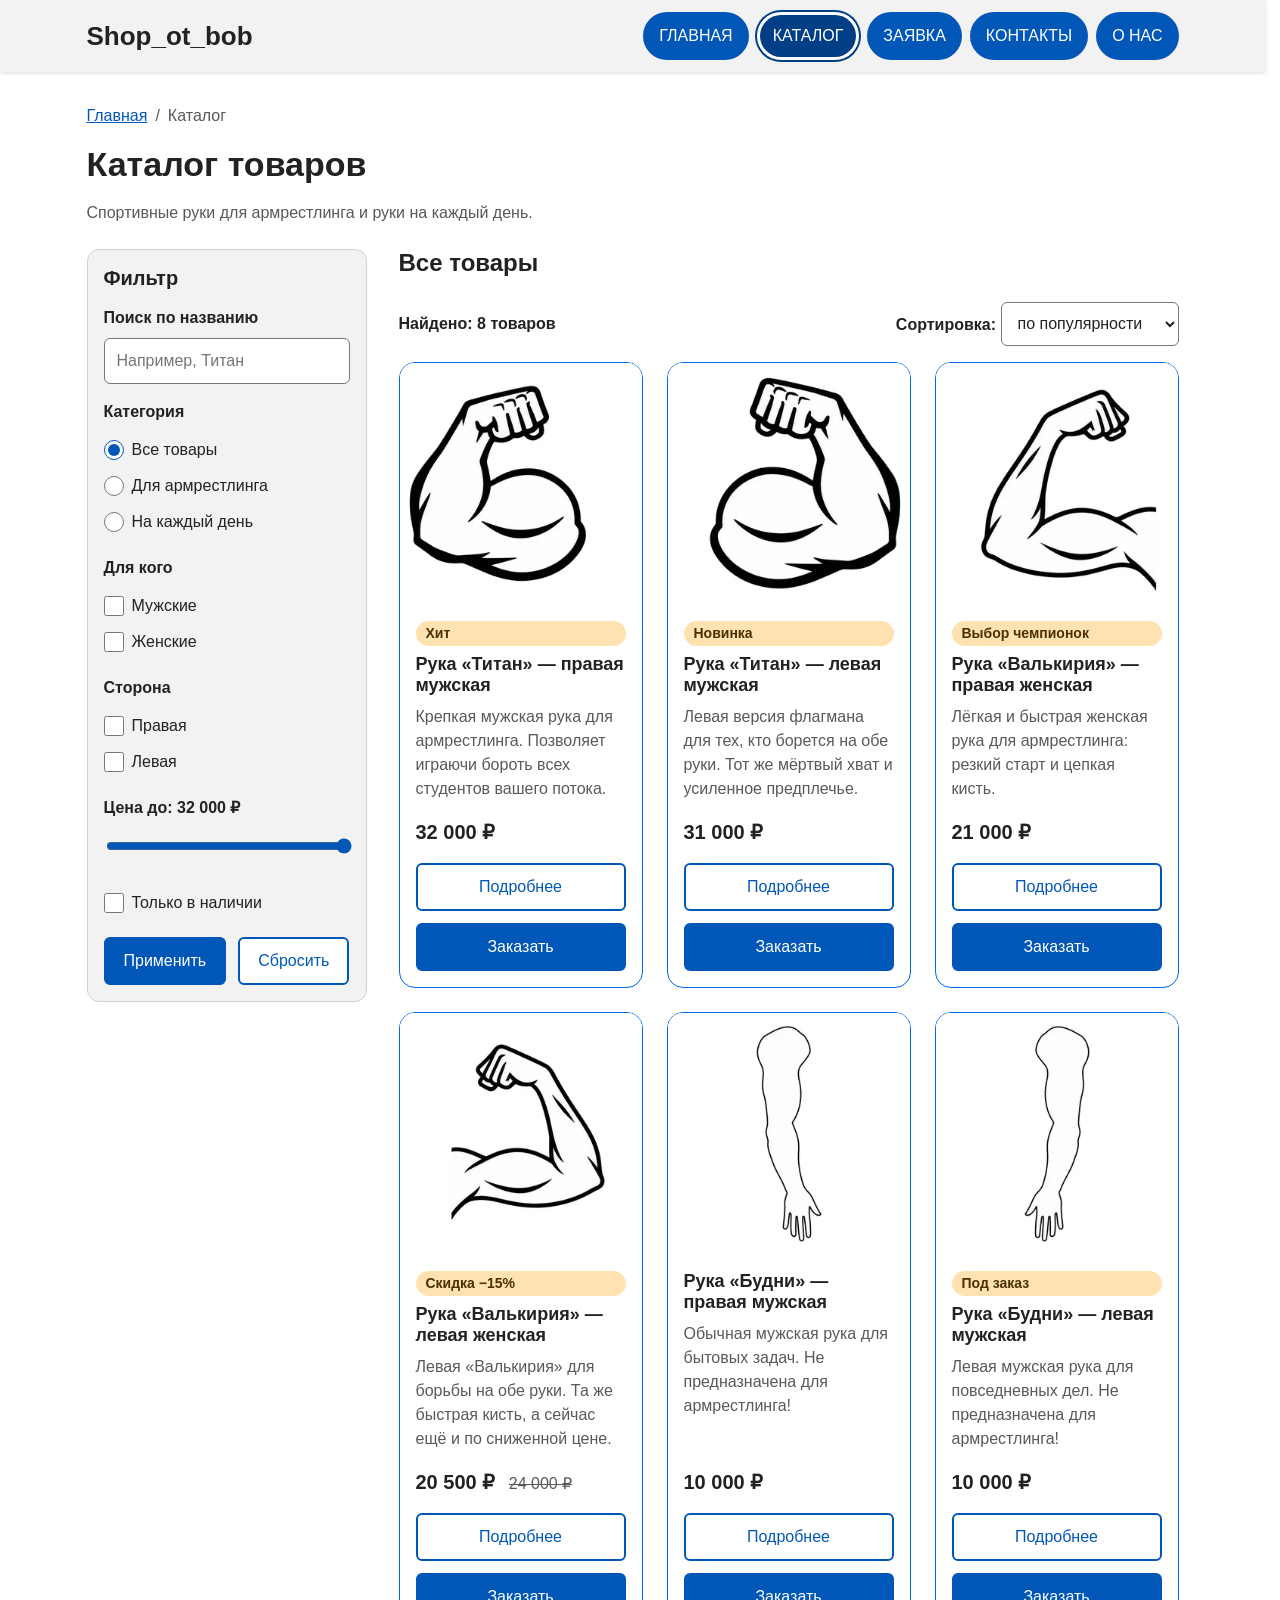
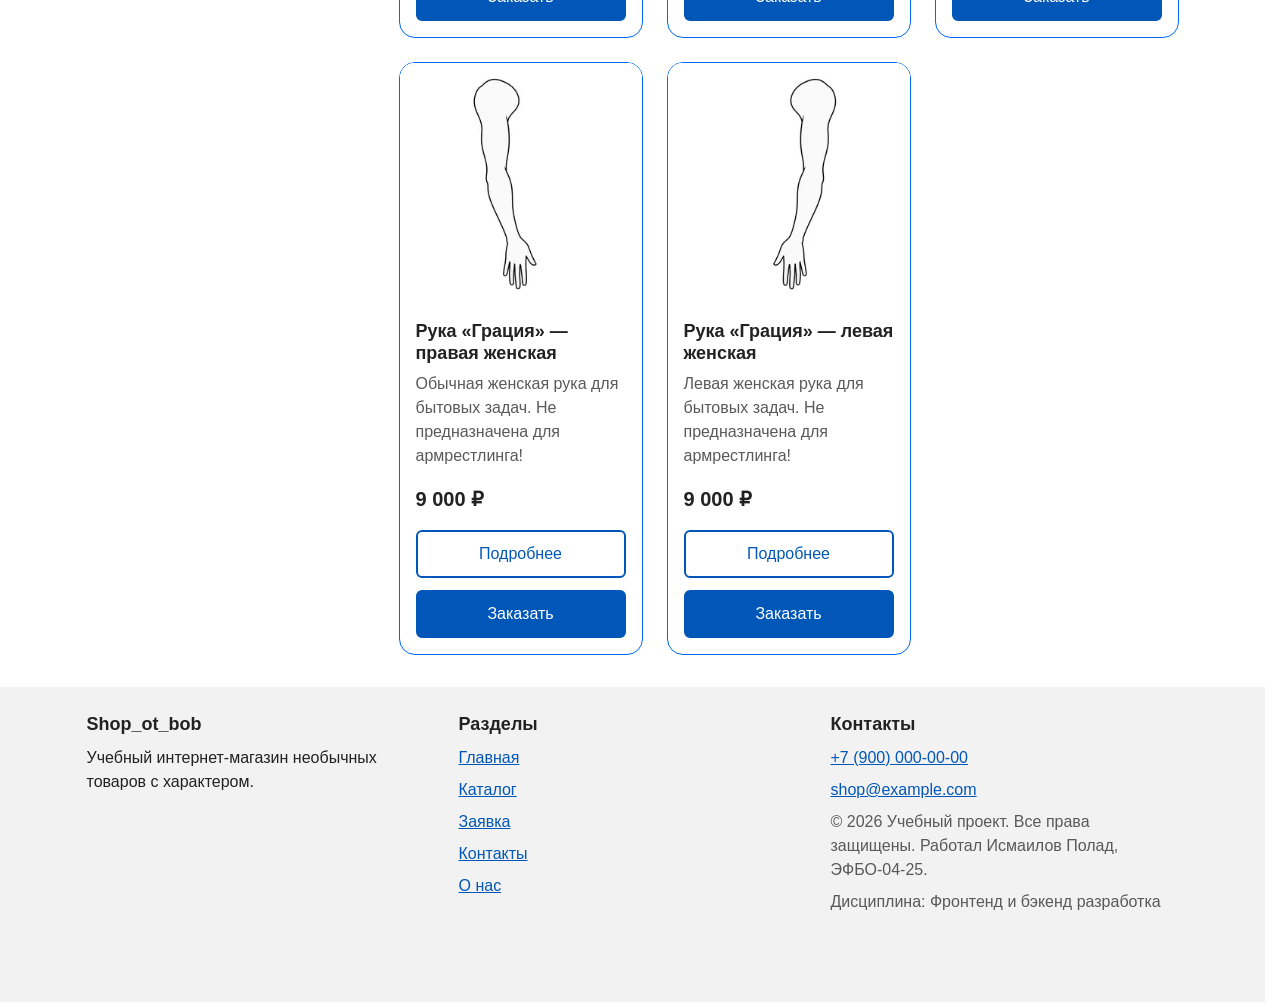
==== catalog.html @ 4ce11636 "chore: initialize kr4-js-shop from KR3 project" ====
<!DOCTYPE html>
<html lang="ru">
<head>
  <meta charset="UTF-8">
  <meta name="viewport" content="width=device-width, initial-scale=1.0">
  <title>Каталог товаров — Shop_ot_bob</title>
  <meta name="description" content="Каталог Shop_ot_bob: спортивные и бытовые руки, фильтр по категории, цене и наличию.">
  <link rel="icon" type="image/png" href="images/favicon.png">
  <link rel="stylesheet" href="css/style.css">
  <link rel="stylesheet" href="css/responsive.css">
  <script src="js/main.js" defer></script>
</head>
<body>
<a class="skip-link" href="#main">Перейти к основному содержимому</a>

<header class="page-header">
  <div class="site-header">
    <a class="site-logo" href="index.html">Shop_ot_bob</a>

    <button class="nav-toggle" type="button" aria-expanded="false" aria-controls="site-nav" hidden>
      <span class="nav-toggle__icon" aria-hidden="true"></span>
      Меню
    </button>

    <nav class="site-nav" id="site-nav" aria-label="Основная навигация">
      <ul class="site-nav__list">
        <li class="site-nav__item"><a class="site-nav__link" href="index.html">Главная</a></li>
        <li class="site-nav__item"><a class="site-nav__link site-nav__link--active" href="catalog.html" aria-current="page">Каталог</a></li>
        <li class="site-nav__item"><a class="site-nav__link" href="order.html">Заявка</a></li>
        <li class="site-nav__item"><a class="site-nav__link" href="contacts.html">Контакты</a></li>
        <li class="site-nav__item"><a class="site-nav__link" href="onas.html">О нас</a></li>
      </ul>
    </nav>
  </div>
</header>

<main class="main" id="main" tabindex="-1">
  <nav class="breadcrumbs" aria-label="Хлебные крошки">
    <ol class="breadcrumbs__list">
      <li><a href="index.html">Главная</a></li>
      <li aria-current="page">Каталог</li>
    </ol>
  </nav>

  <h1 class="page-title">Каталог товаров</h1>
  <p class="page-lead">Спортивные руки для армрестлинга и руки на каждый день.</p>

  <div class="catalog-layout">
    <div>
    <button class="button button--ghost filters-toggle" type="button" aria-expanded="false" aria-controls="catalog-filters" hidden>
      Фильтр и поиск
    </button>

    <form class="catalog-filters" id="catalog-filters" action="catalog.html" method="get" aria-labelledby="filters-title">
      <h2 class="catalog-filters__title" id="filters-title">Фильтр</h2>

      <div class="catalog-filters__groups">
        <div class="filter-group">
          <label class="filter-group__label" for="filter-search">Поиск по названию</label>
          <input class="order-form__input" id="filter-search" name="search" type="search" placeholder="Например, Титан">
        </div>

        <fieldset class="filter-group">
          <legend>Категория</legend>
          <label class="filter-option"><input type="radio" name="category" value="all" checked> Все товары</label>
          <label class="filter-option"><input type="radio" name="category" value="sport"> Для армрестлинга</label>
          <label class="filter-option"><input type="radio" name="category" value="daily"> На каждый день</label>
        </fieldset>

        <fieldset class="filter-group">
          <legend>Для кого</legend>
          <label class="filter-option"><input type="checkbox" name="gender" value="m"> Мужские</label>
          <label class="filter-option"><input type="checkbox" name="gender" value="f"> Женские</label>
        </fieldset>

        <fieldset class="filter-group">
          <legend>Сторона</legend>
          <label class="filter-option"><input type="checkbox" name="side" value="right"> Правая</label>
          <label class="filter-option"><input type="checkbox" name="side" value="left"> Левая</label>
        </fieldset>

        <div class="filter-group">
          <label class="filter-group__label" for="filter-price">Цена до: <output id="filter-price-output" for="filter-price">32&nbsp;000&nbsp;₽</output></label>
          <input class="filter-range" id="filter-price" name="price" type="range" min="9000" max="32000" step="500" value="32000">
        </div>

        <div class="filter-group">
          <label class="filter-option"><input type="checkbox" name="stock" value="1"> Только в наличии</label>
        </div>
      </div>

      <div class="form-actions">
        <button class="button" type="submit">Применить</button>
        <button class="button button--ghost" type="reset">Сбросить</button>
      </div>
    </form>
    </div>

    <section class="catalog-products" aria-labelledby="products-title">
      <h2 class="section__title" id="products-title">Все товары</h2>

      <div class="catalog-toolbar">
        <p class="catalog-count" id="catalog-count" role="status">Найдено: 8 товаров</p>

        <div>
          <label class="order-form__label" for="catalog-sort">Сортировка:</label>
          <select class="order-form__select" id="catalog-sort" name="sort">
            <option value="default">по популярности</option>
            <option value="price-asc">сначала дешевле</option>
            <option value="price-desc">сначала дороже</option>
            <option value="name">по названию</option>
          </select>
        </div>
      </div>

      <div class="catalog-empty" id="catalog-empty" hidden>
        <p>По выбранным условиям ничего не найдено.</p>
        <button class="button" type="button">Сбросить фильтры</button>
      </div>

      <div class="products-grid" id="catalog-grid">
        <article class="product-card" data-id="1" data-name="Рука «Титан» — правая мужская" data-category="sport" data-gender="m" data-side="right" data-price="32000" data-stock="true">
          <picture>
            <source
              type="image/webp"
              srcset="images/pravaya_ruka-320.webp 320w,
                      images/pravaya_ruka-480.webp 480w,
                      images/pravaya_ruka-640.webp 640w"
              sizes="(max-width: 639px) 100vw, (max-width: 1023px) 50vw, 280px"
            >
            <img
              class="product-card__image"
              src="images/pravaya_ruka-480.jpg"
              srcset="images/pravaya_ruka-320.jpg 320w,
                      images/pravaya_ruka-480.jpg 480w,
                      images/pravaya_ruka-640.jpg 640w"
              sizes="(max-width: 639px) 100vw, (max-width: 1023px) 50vw, 280px"
              alt="Рисунок: согнутая в локте правая мужская рука с крупным бицепсом и сжатым кулаком"
              width="640"
              height="640"
              loading="lazy"
            >
          </picture>
          <div class="product-card__body">
            <p class="product-card__badge">Хит</p>
            <h3 class="product-card__title"><a href="product.html?id=1">Рука «Титан» — правая мужская</a></h3>
            <p class="product-card__description">Крепкая мужская рука для армрестлинга. Позволяет играючи бороть всех студентов вашего потока.</p>
            <p class="product-card__price">32&nbsp;000&nbsp;₽</p>
            <div class="product-card__actions">
              <a class="button button--ghost" href="product.html?id=1" aria-label="Подробнее: Рука «Титан» — правая мужская">Подробнее</a>
              <button class="button product-card__button" type="button" data-product="Рука «Титан» — правая мужская" aria-label="Заказать: Рука «Титан» — правая мужская">Заказать</button>
            </div>
          </div>
        </article>

        <article class="product-card" data-id="2" data-name="Рука «Титан» — левая мужская" data-category="sport" data-gender="m" data-side="left" data-price="31000" data-stock="true">
          <picture>
            <source
              type="image/webp"
              srcset="images/levaya_ruka-320.webp 320w,
                      images/levaya_ruka-480.webp 480w,
                      images/levaya_ruka-640.webp 640w"
              sizes="(max-width: 639px) 100vw, (max-width: 1023px) 50vw, 280px"
            >
            <img
              class="product-card__image"
              src="images/levaya_ruka-480.jpg"
              srcset="images/levaya_ruka-320.jpg 320w,
                      images/levaya_ruka-480.jpg 480w,
                      images/levaya_ruka-640.jpg 640w"
              sizes="(max-width: 639px) 100vw, (max-width: 1023px) 50vw, 280px"
              alt="Рисунок: согнутая в локте левая мужская рука с крупным бицепсом и сжатым кулаком"
              width="640"
              height="640"
              loading="lazy"
            >
          </picture>
          <div class="product-card__body">
            <p class="product-card__badge">Новинка</p>
            <h3 class="product-card__title"><a href="product.html?id=2">Рука «Титан» — левая мужская</a></h3>
            <p class="product-card__description">Левая версия флагмана для тех, кто борется на обе руки. Тот же мёртвый хват и усиленное предплечье.</p>
            <p class="product-card__price">31&nbsp;000&nbsp;₽</p>
            <div class="product-card__actions">
              <a class="button button--ghost" href="product.html?id=2" aria-label="Подробнее: Рука «Титан» — левая мужская">Подробнее</a>
              <button class="button product-card__button" type="button" data-product="Рука «Титан» — левая мужская" aria-label="Заказать: Рука «Титан» — левая мужская">Заказать</button>
            </div>
          </div>
        </article>

        <article class="product-card" data-id="3" data-name="Рука «Валькирия» — правая женская" data-category="sport" data-gender="f" data-side="right" data-price="21000" data-stock="true">
          <picture>
            <source
              type="image/webp"
              srcset="images/prav_zhenskaya_ruka-320.webp 320w,
                      images/prav_zhenskaya_ruka-480.webp 480w,
                      images/prav_zhenskaya_ruka-640.webp 640w"
              sizes="(max-width: 639px) 100vw, (max-width: 1023px) 50vw, 280px"
            >
            <img
              class="product-card__image"
              src="images/prav_zhenskaya_ruka-480.jpg"
              srcset="images/prav_zhenskaya_ruka-320.jpg 320w,
                      images/prav_zhenskaya_ruka-480.jpg 480w,
                      images/prav_zhenskaya_ruka-640.jpg 640w"
              sizes="(max-width: 639px) 100vw, (max-width: 1023px) 50vw, 280px"
              alt="Рисунок: согнутая в локте правая женская рука с рельефным бицепсом"
              width="640"
              height="640"
              loading="lazy"
            >
          </picture>
          <div class="product-card__body">
            <p class="product-card__badge">Выбор чемпионок</p>
            <h3 class="product-card__title"><a href="product.html?id=3">Рука «Валькирия» — правая женская</a></h3>
            <p class="product-card__description">Лёгкая и быстрая женская рука для армрестлинга: резкий старт и цепкая кисть.</p>
            <p class="product-card__price">21&nbsp;000&nbsp;₽</p>
            <div class="product-card__actions">
              <a class="button button--ghost" href="product.html?id=3" aria-label="Подробнее: Рука «Валькирия» — правая женская">Подробнее</a>
              <button class="button product-card__button" type="button" data-product="Рука «Валькирия» — правая женская" aria-label="Заказать: Рука «Валькирия» — правая женская">Заказать</button>
            </div>
          </div>
        </article>

        <article class="product-card" data-id="4" data-name="Рука «Валькирия» — левая женская" data-category="sport" data-gender="f" data-side="left" data-price="20500" data-stock="true">
          <picture>
            <source
              type="image/webp"
              srcset="images/lev_zhenskaya_ruka-320.webp 320w,
                      images/lev_zhenskaya_ruka-480.webp 480w,
                      images/lev_zhenskaya_ruka-640.webp 640w"
              sizes="(max-width: 639px) 100vw, (max-width: 1023px) 50vw, 280px"
            >
            <img
              class="product-card__image"
              src="images/lev_zhenskaya_ruka-480.jpg"
              srcset="images/lev_zhenskaya_ruka-320.jpg 320w,
                      images/lev_zhenskaya_ruka-480.jpg 480w,
                      images/lev_zhenskaya_ruka-640.jpg 640w"
              sizes="(max-width: 639px) 100vw, (max-width: 1023px) 50vw, 280px"
              alt="Рисунок: согнутая в локте левая женская рука с рельефным бицепсом"
              width="640"
              height="640"
              loading="lazy"
            >
          </picture>
          <div class="product-card__body">
            <p class="product-card__badge">Скидка −15%</p>
            <h3 class="product-card__title"><a href="product.html?id=4">Рука «Валькирия» — левая женская</a></h3>
            <p class="product-card__description">Левая «Валькирия» для борьбы на обе руки. Та же быстрая кисть, а сейчас ещё и по сниженной цене.</p>
            <p class="product-card__price">20&nbsp;500&nbsp;₽ <span class="visually-hidden">Старая цена:</span> <del>24&nbsp;000&nbsp;₽</del></p>
            <div class="product-card__actions">
              <a class="button button--ghost" href="product.html?id=4" aria-label="Подробнее: Рука «Валькирия» — левая женская">Подробнее</a>
              <button class="button product-card__button" type="button" data-product="Рука «Валькирия» — левая женская" aria-label="Заказать: Рука «Валькирия» — левая женская">Заказать</button>
            </div>
          </div>
        </article>

        <article class="product-card" data-id="5" data-name="Рука «Будни» — правая мужская" data-category="daily" data-gender="m" data-side="right" data-price="10000" data-stock="true">
          <picture>
            <source
              type="image/webp"
              srcset="images/prav_ruka_kontur-320.webp 320w,
                      images/prav_ruka_kontur-480.webp 480w,
                      images/prav_ruka_kontur-640.webp 640w"
              sizes="(max-width: 639px) 100vw, (max-width: 1023px) 50vw, 280px"
            >
            <img
              class="product-card__image"
              src="images/prav_ruka_kontur-480.jpg"
              srcset="images/prav_ruka_kontur-320.jpg 320w,
                      images/prav_ruka_kontur-480.jpg 480w,
                      images/prav_ruka_kontur-640.jpg 640w"
              sizes="(max-width: 639px) 100vw, (max-width: 1023px) 50vw, 280px"
              alt="Контурный рисунок: опущенная вниз правая мужская рука обычного телосложения"
              width="640"
              height="640"
              loading="lazy"
            >
          </picture>
          <div class="product-card__body">
            <h3 class="product-card__title"><a href="product.html?id=5">Рука «Будни» — правая мужская</a></h3>
            <p class="product-card__description">Обычная мужская рука для бытовых задач. Не предназначена для армрестлинга!</p>
            <p class="product-card__price">10&nbsp;000&nbsp;₽</p>
            <div class="product-card__actions">
              <a class="button button--ghost" href="product.html?id=5" aria-label="Подробнее: Рука «Будни» — правая мужская">Подробнее</a>
              <button class="button product-card__button" type="button" data-product="Рука «Будни» — правая мужская" aria-label="Заказать: Рука «Будни» — правая мужская">Заказать</button>
            </div>
          </div>
        </article>

        <article class="product-card" data-id="6" data-name="Рука «Будни» — левая мужская" data-category="daily" data-gender="m" data-side="left" data-price="10000" data-stock="false">
          <picture>
            <source
              type="image/webp"
              srcset="images/lev_ruka_kontur-320.webp 320w,
                      images/lev_ruka_kontur-480.webp 480w,
                      images/lev_ruka_kontur-640.webp 640w"
              sizes="(max-width: 639px) 100vw, (max-width: 1023px) 50vw, 280px"
            >
            <img
              class="product-card__image"
              src="images/lev_ruka_kontur-480.jpg"
              srcset="images/lev_ruka_kontur-320.jpg 320w,
                      images/lev_ruka_kontur-480.jpg 480w,
                      images/lev_ruka_kontur-640.jpg 640w"
              sizes="(max-width: 639px) 100vw, (max-width: 1023px) 50vw, 280px"
              alt="Контурный рисунок: опущенная вниз левая мужская рука обычного телосложения"
              width="640"
              height="640"
              loading="lazy"
            >
          </picture>
          <div class="product-card__body">
            <p class="product-card__badge">Под заказ</p>
            <h3 class="product-card__title"><a href="product.html?id=6">Рука «Будни» — левая мужская</a></h3>
            <p class="product-card__description">Левая мужская рука для повседневных дел. Не предназначена для армрестлинга!</p>
            <p class="product-card__price">10&nbsp;000&nbsp;₽</p>
            <div class="product-card__actions">
              <a class="button button--ghost" href="product.html?id=6" aria-label="Подробнее: Рука «Будни» — левая мужская">Подробнее</a>
              <button class="button product-card__button" type="button" data-product="Рука «Будни» — левая мужская" aria-label="Заказать: Рука «Будни» — левая мужская">Заказать</button>
            </div>
          </div>
        </article>

        <article class="product-card" data-id="7" data-name="Рука «Грация» — правая женская" data-category="daily" data-gender="f" data-side="right" data-price="9000" data-stock="true">
          <picture>
            <source
              type="image/webp"
              srcset="images/prav_tonkaya_zhenskaya_ruka-320.webp 320w,
                      images/prav_tonkaya_zhenskaya_ruka-480.webp 480w,
                      images/prav_tonkaya_zhenskaya_ruka-640.webp 640w"
              sizes="(max-width: 639px) 100vw, (max-width: 1023px) 50vw, 280px"
            >
            <img
              class="product-card__image"
              src="images/prav_tonkaya_zhenskaya_ruka-480.jpg"
              srcset="images/prav_tonkaya_zhenskaya_ruka-320.jpg 320w,
                      images/prav_tonkaya_zhenskaya_ruka-480.jpg 480w,
                      images/prav_tonkaya_zhenskaya_ruka-640.jpg 640w"
              sizes="(max-width: 639px) 100vw, (max-width: 1023px) 50vw, 280px"
              alt="Контурный рисунок: опущенная вниз тонкая правая женская рука"
              width="640"
              height="640"
              loading="lazy"
            >
          </picture>
          <div class="product-card__body">
            <h3 class="product-card__title"><a href="product.html?id=7">Рука «Грация» — правая женская</a></h3>
            <p class="product-card__description">Обычная женская рука для бытовых задач. Не предназначена для армрестлинга!</p>
            <p class="product-card__price">9&nbsp;000&nbsp;₽</p>
            <div class="product-card__actions">
              <a class="button button--ghost" href="product.html?id=7" aria-label="Подробнее: Рука «Грация» — правая женская">Подробнее</a>
              <button class="button product-card__button" type="button" data-product="Рука «Грация» — правая женская" aria-label="Заказать: Рука «Грация» — правая женская">Заказать</button>
            </div>
          </div>
        </article>

        <article class="product-card" data-id="8" data-name="Рука «Грация» — левая женская" data-category="daily" data-gender="f" data-side="left" data-price="9000" data-stock="true">
          <picture>
            <source
              type="image/webp"
              srcset="images/lev_tonkaya_zhenskaya_ruka-320.webp 320w,
                      images/lev_tonkaya_zhenskaya_ruka-480.webp 480w,
                      images/lev_tonkaya_zhenskaya_ruka-640.webp 640w"
              sizes="(max-width: 639px) 100vw, (max-width: 1023px) 50vw, 280px"
            >
            <img
              class="product-card__image"
              src="images/lev_tonkaya_zhenskaya_ruka-480.jpg"
              srcset="images/lev_tonkaya_zhenskaya_ruka-320.jpg 320w,
                      images/lev_tonkaya_zhenskaya_ruka-480.jpg 480w,
                      images/lev_tonkaya_zhenskaya_ruka-640.jpg 640w"
              sizes="(max-width: 639px) 100vw, (max-width: 1023px) 50vw, 280px"
              alt="Контурный рисунок: опущенная вниз тонкая левая женская рука"
              width="640"
              height="640"
              loading="lazy"
            >
          </picture>
          <div class="product-card__body">
            <h3 class="product-card__title"><a href="product.html?id=8">Рука «Грация» — левая женская</a></h3>
            <p class="product-card__description">Левая женская рука для бытовых задач. Не предназначена для армрестлинга!</p>
            <p class="product-card__price">9&nbsp;000&nbsp;₽</p>
            <div class="product-card__actions">
              <a class="button button--ghost" href="product.html?id=8" aria-label="Подробнее: Рука «Грация» — левая женская">Подробнее</a>
              <button class="button product-card__button" type="button" data-product="Рука «Грация» — левая женская" aria-label="Заказать: Рука «Грация» — левая женская">Заказать</button>
            </div>
          </div>
        </article>
      </div>
    </section>
  </div>

  <p class="success-message" id="quick-success" role="status"></p>
</main>

<footer class="site-footer">
  <div class="site-footer__inner">
    <div class="site-footer__col">
      <p class="site-footer__title">Shop_ot_bob</p>
      <p>Учебный интернет-магазин необычных товаров с характером.</p>
    </div>

    <nav class="site-footer__col" aria-label="Навигация в подвале">
      <p class="site-footer__title">Разделы</p>
      <ul class="site-footer__list">
          <li><a href="index.html">Главная</a></li>
          <li><a href="catalog.html">Каталог</a></li>
          <li><a href="order.html">Заявка</a></li>
          <li><a href="contacts.html">Контакты</a></li>
          <li><a href="onas.html">О нас</a></li>
      </ul>
    </nav>

    <div class="site-footer__col">
      <p class="site-footer__title">Контакты</p>
      <ul class="site-footer__list">
        <li><a href="tel:+79000000000">+7 (900) 000-00-00</a></li>
        <li><a href="mailto:shop@example.com">shop@example.com</a></li>
      </ul>
      <p class="site-footer__copy">&copy; 2026 Учебный проект. Все права защищены. Работал Исмаилов Полад, ЭФБО-04-25.</p>
      <p class="site-footer__copy">Дисциплина: Фронтенд и бэкенд разработка</p>
    </div>
  </div>
</footer>

<a class="back-to-top" href="#top" aria-label="Наверх, к началу страницы"><span aria-hidden="true">↑</span></a>

<dialog class="order-dialog" id="order-dialog" aria-labelledby="order-dialog-title">
  <div class="order-dialog__header">
    <h2 class="order-dialog__title" id="order-dialog-title" tabindex="-1" autofocus>Быстрая заявка</h2>
    <button class="modal__close" type="button" aria-label="Закрыть окно" data-close-dialog>
      <span aria-hidden="true">×</span>
    </button>
  </div>

  <p class="order-dialog__product">Товар: <strong id="selected-product-text"></strong></p>

  <form class="order-form order-form--single js-form" id="quick-form" action="#" method="post" data-success="quick-success" novalidate>
    <input id="selected-product" name="selected-product" type="hidden">

    <div class="order-form__group">
      <label class="order-form__label" for="quick-name">Имя <span class="order-form__required" aria-hidden="true">*</span></label>
      <input class="order-form__input" id="quick-name" name="name" type="text" minlength="2" autocomplete="given-name" placeholder="Введите ваше имя" required aria-describedby="quick-name-error">
      <p class="form-error" id="quick-name-error" hidden></p>
    </div>

    <div class="order-form__group">
      <label class="order-form__label" for="quick-email">E-mail <span class="order-form__required" aria-hidden="true">*</span></label>
      <input class="order-form__input" id="quick-email" name="email" type="email" autocomplete="email" placeholder="example@mail.ru" required aria-describedby="quick-email-error">
      <p class="form-error" id="quick-email-error" hidden></p>
    </div>

    <div class="order-form__group">
      <label class="order-form__label" for="quick-phone">Телефон <span class="order-form__required" aria-hidden="true">*</span></label>
      <input class="order-form__input" id="quick-phone" name="phone" type="tel" inputmode="tel" autocomplete="tel" placeholder="+7 (900) 000-00-00" pattern="^\+7 \(\d{3}\) \d{3}-\d{2}-\d{2}$" required data-error="Введите телефон в формате +7 (900) 000-00-00" aria-describedby="quick-phone-hint quick-phone-error">
      <p class="form-note" id="quick-phone-hint">Формат: +7 (900) 000-00-00</p>
      <p class="form-error" id="quick-phone-error" hidden></p>
    </div>

    <div class="order-form__group">
      <label class="order-form__label" for="quick-topic">Тема заявки <span class="order-form__required" aria-hidden="true">*</span></label>
      <select class="order-form__select" id="quick-topic" name="topic" required aria-describedby="quick-topic-error">
        <option value="">Выберите тему</option>
        <option value="product">Заказ товара</option>
        <option value="consultation">Консультация</option>
        <option value="delivery">Доставка</option>
      </select>
      <p class="form-error" id="quick-topic-error" hidden></p>
    </div>

    <div class="order-form__group">
      <label class="order-form__label" for="quick-comment">Комментарий</label>
      <textarea class="order-form__textarea" id="quick-comment" name="comment" rows="3" placeholder="Укажите дополнительную информацию" aria-describedby="quick-comment-error"></textarea>
      <p class="form-error" id="quick-comment-error" hidden></p>
    </div>

    <div class="order-form__group order-form__group--wide">
      <label class="order-form__check" for="quick-agreement">
        <input id="quick-agreement" name="agreement" type="checkbox" required aria-describedby="quick-agreement-error" data-error="Отметьте согласие на обработку данных">
        Я согласен на обработку данных
      </label>
      <p class="form-error" id="quick-agreement-error" hidden></p>
    </div>

    <div class="form-actions">
      <button class="button" type="submit">Отправить заявку</button>
      <button class="button button--ghost" type="button" data-close-dialog>Закрыть</button>
    </div>
  </form>
</dialog>
</body>
</html>
---- css/style.css ----
/*
  style.css — базовое оформление сайта (основа из КР №1).
  Здесь цвета, шрифты, кнопки, карточки, формы и таблицы.
  Всё, что связано с сеткой и размерами экранов, лежит в responsive.css.
*/

/* ===============================
   1. Переменные проекта
   =============================== */
:root {
  /* Основные цвета проекта */
  --color-bg: #ffffff;
  --color-text: #222222;
  /* Было #8a8a8a — контраст 3,5:1. Стало 7:1 (требование — не меньше 4,5:1). */
  --color-muted: #595959;
  --color-primary: #0057b8;
  --color-primary-dark: #003f86;
  --color-border: #d0d0d0;
  /* Рамка полей формы: контраст с белым фоном не меньше 3:1. */
  --color-border-strong: #767676;
  --color-surface: #f2f2f2;
  --color-surface-accent: #eef5ff;
  --color-danger: #b00020;
  /* Было #168a2f — контраст 4,4:1. Стало 6,5:1. */
  --color-success: #0f6b22;
  --color-success-bg: #eefaf0;
  --color-white: #ffffff;
  /* Метка на карточке: тёмный текст на светлом фоне (контраст 9:1). */
  --color-badge-bg: #ffe2b0;
  --color-badge-text: #4d3000;

  /* Отступы */
  --space-xs: 4px;
  --space-sm: 8px;
  --space-md: 16px;
  --space-lg: 24px;
  --space-xl: 32px;

  /* Скругления */
  --radius-sm: 6px;
  --radius-md: 8px;
  --radius-lg: 12px;
  --radius-pill: 24px;

  /* Размеры */
  --container-width: 1140px;
}

/* ===============================
   2. Базовые стили
   =============================== */

/*
  border-box делает расчёт размеров понятным:
  width включает content, padding и border.
*/
* {
  box-sizing: border-box;
}

html {
  scrollbar-gutter: stable;
}

/*
  body — flex-колонка на всю высоту окна,
  чтобы подвал прижимался к низу на коротких страницах.
*/
body {
  min-height: 100vh;
  display: flex;
  flex-direction: column;
  margin: 0;
  font-family: Arial, sans-serif;
  line-height: 1.5;
  color: var(--color-text);
  background-color: var(--color-bg);
}

h1,
h2,
h3 {
  line-height: 1.2;
}

a {
  color: var(--color-primary);
}

a:hover {
  color: var(--color-primary-dark);
}

/* Шапка и подвал — светло-серый фон, как в КР №1. */
.page-header,
.site-footer {
  background-color: var(--color-surface);
}

.site-footer {
  margin-top: auto;
}

.site-footer p {
  margin: 0 0 var(--space-sm);
}

.site-footer__title {
  margin: 0 0 var(--space-sm);
  font-size: 18px;
  font-weight: bold;
}

.site-footer__list {
  margin: 0;
  padding: 0;
  list-style: none;
}

.site-footer__list li {
  margin-bottom: var(--space-sm);
}

.site-footer__copy {
  color: var(--color-muted);
}

/* Текстовый логотип. */
.site-logo {
  font-weight: bold;
  text-decoration: none;
  font-size: 26px;
  color: var(--color-text);
}

.site-logo:hover {
  color: var(--color-primary-dark);
}

/* Убираем стандартные отступы и маркеры списка навигации. */
.site-nav__list {
  margin: 0;
  padding: 0;
  list-style: none;
}

/* ===============================
   3. Общие элементы интерфейса
   =============================== */

/* Ссылки меню оформлены как «таблетки». */
.site-nav__link {
  display: flex;
  align-items: center;
  justify-content: center;
  min-height: 48px;
  padding: 12px 20px;
  border-radius: var(--radius-pill);
  background-color: var(--color-primary);
  color: var(--color-white);
  text-decoration: none;
  text-transform: uppercase;
}

.site-nav__link:hover {
  background-color: var(--color-primary-dark);
  color: var(--color-white);
}

/* Текущая страница в меню. */
.site-nav__link--active {
  background-color: var(--color-primary-dark);
  /* Отличие не только цветом: добавлена рамка. */
  box-shadow: inset 0 0 0 3px var(--color-white), 0 0 0 2px var(--color-primary-dark);
}

/* Кнопки: и <button>, и ссылки с классом .button выглядят одинаково. */
button {
  font: inherit;
  cursor: pointer;
}

.button {
  display: inline-flex;
  align-items: center;
  justify-content: center;
  min-height: 44px;
  padding: 10px 18px;
  border: 2px solid var(--color-primary);
  border-radius: var(--radius-sm);
  background-color: var(--color-primary);
  color: var(--color-white);
  font: inherit;
  text-align: center;
  text-decoration: none;
}

.button:hover {
  border-color: var(--color-primary-dark);
  background-color: var(--color-primary-dark);
  color: var(--color-white);
}

/* Второстепенная кнопка — только рамка. */
.button--ghost {
  background-color: var(--color-white);
  color: var(--color-primary);
}

.button--ghost:hover {
  background-color: var(--color-surface-accent);
  color: var(--color-primary-dark);
}

.section__title {
  margin: 0 0 var(--space-lg);
  font-size: 24px;
}

.page-title {
  margin: 0 0 var(--space-md);
  font-size: 28px;
}

.page-lead {
  margin: 0 0 var(--space-lg);
  color: var(--color-muted);
}

/* «Хлебные крошки». */
.breadcrumbs__list {
  display: flex;
  flex-wrap: wrap;
  gap: var(--space-sm);
  margin: 0 0 var(--space-md);
  padding: 0;
  list-style: none;
  color: var(--color-muted);
}

.breadcrumbs__list li + li::before {
  content: "/";
  margin-right: var(--space-sm);
}

/* ===============================
   4. Компоненты страницы
   =============================== */

/* Hero-блок — первый крупный блок главной страницы. */
.hero {
  padding: var(--space-lg) var(--space-md);
  border-radius: var(--radius-lg);
  background-color: var(--color-surface-accent);
}

.hero__title {
  margin: 0 0 var(--space-md);
  font-size: 28px;
}

.hero__text {
  margin: 0 0 var(--space-lg);
}

.hero__image {
  display: block;
  border-radius: var(--radius-lg);
  background-color: var(--color-white);
}

/* Карточки преимуществ. */
.feature-card {
  padding: var(--space-md);
  border-left: 4px solid var(--color-primary);
  border-radius: var(--radius-sm);
  background-color: var(--color-surface);
}

.feature-card__title {
  margin: 0 0 var(--space-sm);
  font-size: 18px;
}

.feature-card p {
  margin: 0;
}

/* Карточка товара. */
.product-card {
  border: 1px solid #0069f1;
  border-radius: 16px;
  background-color: var(--color-white);
  overflow: hidden;
}

.product-card__image {
  display: block;
  width: 100%;
  background-color: var(--color-white);
}

.product-card__body {
  padding: var(--space-md);
}

.product-card__badge {
  display: inline-block;
  margin: 0 0 var(--space-sm);
  padding: 2px 10px;
  border-radius: var(--radius-pill);
  background-color: var(--color-badge-bg);
  color: var(--color-badge-text);
  font-size: 14px;
  font-weight: bold;
}

.product-card__title {
  margin: 0 0 var(--space-sm);
  font-size: 18px;
}

.product-card__title a {
  color: var(--color-text);
  text-decoration: none;
}

.product-card__title a:hover {
  color: var(--color-primary);
  text-decoration: underline;
}

.product-card__description {
  margin: 0 0 var(--space-md);
  color: var(--color-muted);
}

.product-card__price {
  margin: 0 0 var(--space-md);
  font-size: 20px;
  font-weight: bold;
}

.product-card__price del {
  margin-left: var(--space-sm);
  color: var(--color-muted);
  font-size: 16px;
  font-weight: normal;
}

/* Блок с картой. */
.map-container {
  width: 100%;
  border: 1px solid #cccccc;
  border-radius: var(--radius-lg);
  overflow: hidden;
}

.map-container iframe {
  display: block;
  width: 100%;
  border: 0;
}

/* Фильтр каталога. */
.catalog-filters {
  padding: var(--space-md);
  border: 1px solid var(--color-border);
  border-radius: var(--radius-lg);
  background-color: var(--color-surface);
}

.catalog-filters__title {
  margin: 0 0 var(--space-md);
  font-size: 20px;
}

.filter-group {
  margin: 0 0 var(--space-md);
  padding: 0;
  border: 0;
}

.filter-group legend,
.filter-group__label {
  display: block;
  margin-bottom: var(--space-sm);
  padding: 0;
  font-weight: bold;
}

.filter-option {
  display: flex;
  align-items: center;
  gap: var(--space-sm);
  min-height: 36px;
}

.filter-option input {
  width: 20px;
  height: 20px;
  margin: 0;
  accent-color: var(--color-primary);
}

.catalog-count {
  margin: 0;
  font-weight: bold;
}

.catalog-empty {
  padding: var(--space-md);
  border-left: 4px solid var(--color-primary);
  background-color: var(--color-surface-accent);
}

/* Страница товара. */
.product__image {
  display: block;
  width: 100%;
  border: 1px solid var(--color-border);
  border-radius: 16px;
  background-color: var(--color-white);
}

.product__price {
  margin: 0 0 var(--space-md);
  font-size: 28px;
  font-weight: bold;
}

.product__price del {
  margin-left: var(--space-sm);
  color: var(--color-muted);
  font-size: 18px;
  font-weight: normal;
}

.product__stock {
  margin: 0 0 var(--space-md);
  color: var(--color-success);
  font-weight: bold;
}

.product__stock--out {
  color: var(--color-danger);
}

/* Таблица характеристик и сравнения. */
.product-table {
  border-collapse: collapse;
  background-color: var(--color-white);
}

.product-table caption {
  padding: var(--space-sm) 0;
  font-weight: bold;
  text-align: left;
}

.product-table th,
.product-table td {
  padding: 12px;
  border: 1px solid var(--color-border);
  text-align: left;
  vertical-align: top;
}

.product-table thead th {
  background-color: var(--color-surface-accent);
}

.product-table tbody th {
  background-color: var(--color-surface);
}

/* Контакты. */
.contact-card {
  padding: var(--space-md);
  border: 1px solid var(--color-border);
  border-radius: var(--radius-lg);
  background-color: var(--color-white);
}

.contact-card h2 {
  margin: 0 0 var(--space-md);
  font-size: 20px;
}

.contact-list {
  margin: 0;
}

.contact-list dt {
  color: var(--color-muted);
  font-size: 14px;
}

.contact-list dd {
  margin: 0 0 var(--space-md);
}

.contact-card address {
  font-style: normal;
}

/* Шаги оформления заявки и сводка заказа. */
.order-aside {
  padding: var(--space-md);
  border-radius: var(--radius-lg);
  background-color: var(--color-surface-accent);
}

.order-aside h2 {
  margin: 0 0 var(--space-md);
  font-size: 20px;
}

.order-steps {
  margin: 0;
  padding-left: 20px;
}

.order-steps li {
  margin-bottom: var(--space-sm);
}

.order-summary {
  margin: 0 0 var(--space-lg);
}

.order-summary div {
  display: flex;
  justify-content: space-between;
  gap: var(--space-md);
  padding: var(--space-sm) 0;
  border-bottom: 1px solid var(--color-border);
}

.order-summary dt {
  color: var(--color-muted);
}

.order-summary dd {
  margin: 0;
  font-weight: bold;
  text-align: right;
}

.about p {
  margin: 0 0 20px;
  line-height: 1.7;
}

/* ===============================
   5. Форма и модальное окно
   =============================== */

/*
  Модальное окно. Элемент dialog сам открывается поверх страницы,
  не выпускает фокус наружу и закрывается по Esc.
*/
.order-dialog {
  padding: var(--space-lg);
  border: none;
  border-radius: var(--radius-lg);
}

/* Затемнение фона за модальным окном. */
.order-dialog::backdrop {
  background-color: rgb(0 0 0 / 0.5);
}

.order-dialog__title {
  margin: 0 0 var(--space-md);
  font-size: 22px;
}

.order-dialog__product {
  margin: 0 0 var(--space-md);
  padding: var(--space-sm) var(--space-md);
  border-radius: var(--radius-sm);
  background-color: var(--color-surface-accent);
}

/* Крестик закрытия: без текста, поэтому у кнопки есть aria-label. */
.modal__close {
  width: 44px;
  height: 44px;
  border: 1px solid var(--color-border-strong);
  border-radius: 50%;
  background-color: var(--color-white);
  color: var(--color-text);
  font-size: 24px;
  line-height: 1;
}

.modal__close:hover {
  background-color: var(--color-surface);
}

/* Подпись поля. */
.order-form__label {
  font-weight: bold;
}

/* Звёздочка обязательного поля. Для скринридера обязательность передаёт required. */
.order-form__required {
  color: var(--color-danger);
}

/* Основные поля формы. */
.order-form__input,
.order-form__select,
.order-form__textarea {
  padding: 10px 12px;
  border: 1px solid var(--color-border-strong);
  border-radius: var(--radius-sm);
  background-color: var(--color-white);
  color: var(--color-text);
  font: inherit;
}

.order-form__fieldset {
  margin: 0;
  padding: var(--space-md);
  border: 1px solid var(--color-border);
  border-radius: var(--radius-sm);
}

.order-form__fieldset legend {
  padding: 0 var(--space-sm);
  font-weight: bold;
}

/* Подсказка под полем. */
.form-note {
  margin: 0;
  color: var(--color-muted);
  font-size: 14px;
}

/* Пояснение над формой. */
.page-note {
  margin: 0 0 var(--space-md);
}

/* Подсветка ошибочных полей: aria-invalid добавляет JavaScript. */
[aria-invalid="true"] {
  border-color: var(--color-danger);
  border-width: 2px;
}

/* Текст ошибки: не только цвет, но и значок с подписью. */
.form-error {
  margin: 0;
  color: var(--color-danger);
  font-size: 14px;
  font-weight: bold;
}

.form-error::before {
  content: "⚠ ";
}

/* Сообщение об успешной отправке. */
.success-message {
  margin: var(--space-lg) 0 0;
  padding: var(--space-md);
  border-left: 4px solid var(--color-success);
  background-color: var(--color-success-bg);
}

/* Пустая «живая» область не занимает места на странице. */
.success-message:empty {
  display: none;
}

/* ===============================
   6. Доступность
   =============================== */

/*
  Ссылка пропуска: спрятана за верхним краем экрана
  и появляется, когда на неё попадает фокус с клавиатуры.
*/
.skip-link {
  position: absolute;
  top: -100px;
  left: var(--space-md);
  z-index: 200;
  padding: 12px 16px;
  border-radius: var(--radius-sm);
  background-color: var(--color-text);
  color: var(--color-white);
}

.skip-link:focus {
  top: var(--space-md);
  color: var(--color-white);
}

/* Единый видимый фокус для всех интерактивных элементов. */
:focus-visible {
  outline: 3px solid var(--color-primary);
  outline-offset: 3px;
}

/* На синих «таблетках» синяя обводка не видна — делаем её двойной. */
.site-nav__link:focus-visible,
.button:focus-visible {
  outline: 3px solid var(--color-text);
  box-shadow: 0 0 0 3px var(--color-white);
}

/* Заголовок окна получает фокус программно — рамка ему не нужна. */
[tabindex="-1"]:focus {
  outline: none;
}

/* Текст только для скринридеров. */
.visually-hidden {
  position: absolute;
  width: 1px;
  height: 1px;
  margin: -1px;
  padding: 0;
  border: 0;
  overflow: hidden;
  clip-path: inset(50%);
  white-space: nowrap;
}

/* Уважаем системную настройку «уменьшить движение». */
@media (prefers-reduced-motion: reduce) {
  *,
  *::before,
  *::after {
    scroll-behavior: auto !important;
    transition-duration: 0.01ms !important;
    animation-duration: 0.01ms !important;
  }
}
---- css/responsive.css ----
/*
  responsive.css — адаптивные стили проекта (КР №3).
  Подключается ПОСЛЕ style.css, поэтому может переопределять базовые правила.

  Подход Mobile First:
  сначала описан вид для телефона (правила без медиазапросов),
  затем через @media (min-width: ...) страница расширяется.

  Контрольные точки:
    640px  — крупный телефон / маленький планшет
    768px  — планшет
    1024px — небольшой desktop
    1280px — широкий desktop
*/

/* ===============================
   1. Базовые адаптивные правила
   =============================== */

/* Изображения и видео никогда не шире своего контейнера. */
img,
video {
  max-width: 100%;
  height: auto;
}

/* Длинные слова и ссылки переносятся, а не растягивают страницу. */
body {
  overflow-wrap: anywhere;
}

/*
  Общий контейнер: на телефоне — вся ширина с полями 16px,
  на широком экране — не больше 1140px и по центру.
*/
.site-header,
.main,
.site-footer__inner {
  width: 100%;
  max-width: var(--container-width);
  margin-inline: auto;
  padding: 16px;
}

.main {
  padding-block: 24px;
}

.section {
  margin-bottom: 32px;
}

/* ===============================
   2. Шапка и навигация (Flexbox)
   =============================== */

/* Телефон: логотип сверху, под ним меню в столбик. */
.site-header {
  display: flex;
  flex-direction: column;
  gap: 16px;
}

.site-nav__list {
  display: flex;
  flex-direction: column;
  gap: 8px;
}

/* ===============================
   3. Hero-блок (Flexbox)
   =============================== */

/* Телефон: текст, под ним картинка. */
.hero {
  display: flex;
  flex-direction: column;
  gap: 24px;
}

/* Кнопки hero: на узком экране переносятся и не слипаются. */
.hero__actions,
.product-card__actions,
.product__actions,
.form-actions {
  display: flex;
  flex-wrap: wrap;
  gap: 12px;
}

/* На телефоне кнопки растягиваются — по ним проще попасть пальцем. */
.hero__actions .button,
.product-card__actions .button,
.product__actions .button,
.form-actions .button {
  flex: 1 1 140px;
}

/* В колонке картинка не растягивается на весь планшет. */
.hero__media {
  width: 100%;
  max-width: 480px;
  margin-inline: auto;
}

.hero__image {
  width: 100%;
}

/* ===============================
   4. Сетки карточек (CSS Grid)
   =============================== */

/* Телефон: одна колонка. minmax(0, 1fr) не даёт содержимому распирать сетку. */
.features-grid,
.products-grid {
  display: grid;
  grid-template-columns: minmax(0, 1fr);
  gap: 16px;
}

/* Карточка — flex-колонка: кнопки прижаты к низу, карточки в ряду одной высоты. */
.product-card {
  display: flex;
  flex-direction: column;
}

.product-card__body {
  display: flex;
  flex: 1;
  flex-direction: column;
}

.product-card__description {
  flex: 1;
}

/* Квадратное изображение сохраняет пропорции при любой ширине колонки. */
.product-card__image {
  aspect-ratio: 1 / 1;
  object-fit: contain;
}

/* ===============================
   5. Каталог: фильтр + товары
   =============================== */

/* Телефон: фильтр над списком товаров. */
.catalog-layout {
  display: grid;
  grid-template-columns: minmax(0, 1fr);
  gap: 24px;
}

.catalog-toolbar {
  display: flex;
  flex-wrap: wrap;
  align-items: center;
  justify-content: space-between;
  gap: 12px;
  margin-bottom: 16px;
}

.catalog-toolbar .order-form__select {
  width: auto;
  max-width: 100%;
}

/* ===============================
   6. Страница товара
   =============================== */

.product {
  display: grid;
  grid-template-columns: minmax(0, 1fr);
  gap: 24px;
}

.product__image {
  aspect-ratio: 1 / 1;
  object-fit: contain;
}

.product__title {
  margin: 0 0 12px;
  font-size: 26px;
}

/* ===============================
   7. Адаптивные таблицы
   =============================== */

/*
  Широкая таблица прокручивается внутри своего контейнера,
  а вся страница вбок не уезжает.
*/
.table-wrapper {
  overflow-x: auto;
  -webkit-overflow-scrolling: touch;
}

.product-table {
  width: 100%;
  min-width: 640px;
}

/* Узкая таблица из двух колонок помещается на телефоне без прокрутки. */
.product-table--compact {
  min-width: 0;
}

/* ===============================
   8. Адаптивные формы (CSS Grid)
   =============================== */

/* Телефон: все поля в одну колонку. */
.order-form {
  display: grid;
  grid-template-columns: minmax(0, 1fr);
  gap: 16px;
}

.order-form__group {
  display: grid;
  align-content: start;
  gap: 6px;
  min-width: 0;
}

/*
  Поля занимают всю ширину и не ниже 44px — удобно нажимать пальцем.
  font-size 16px отключает автоматическое увеличение страницы в iOS при фокусе.
*/
.order-form__input,
.order-form__select,
.order-form__textarea {
  width: 100%;
  min-height: 44px;
  font-size: 16px;
}

.order-form__textarea {
  min-height: 120px;
  resize: vertical;
}

/* Чекбоксы и радиокнопки: крупная область нажатия. */
.order-form__check {
  display: flex;
  align-items: center;
  gap: 12px;
  min-height: 44px;
}

.order-form__check input {
  flex: none;
  width: 22px;
  height: 22px;
  margin: 0;
  accent-color: var(--color-primary);
}

.order-layout,
.contacts-grid {
  display: grid;
  grid-template-columns: minmax(0, 1fr);
  gap: 24px;
}

.contacts-grid__info {
  display: grid;
  align-content: start;
  gap: 16px;
}

.map-container iframe {
  height: 260px;
}

/* ===============================
   9. Модальное окно
   =============================== */

/* Окно не выходит за экран; длинная форма прокручивается внутри окна. */
.order-dialog {
  width: min(100% - 32px, 560px);
  max-height: calc(100vh - 32px);
  max-height: calc(100dvh - 32px);
  overflow: auto;
}

.order-dialog__header {
  display: flex;
  align-items: flex-start;
  justify-content: space-between;
  gap: 16px;
}

/* ===============================
   10. Подвал и «О нас»
   =============================== */

.site-footer__inner {
  display: flex;
  flex-direction: column;
  gap: 24px;
  padding-block: 24px;
}

.about {
  display: grid;
  grid-template-columns: minmax(0, 1fr);
  gap: 24px;
}

.about__image {
  display: block;
  width: 100%;
  max-width: 240px;
  margin-inline: auto;
  border-radius: var(--radius-lg);
}

/* ===============================
   11. Медиазапросы
   =============================== */

/* ---------- от 640px: крупный телефон ---------- */
@media (min-width: 640px) {
  /* Карточки и преимущества — в две колонки. */
  .features-grid,
  .products-grid {
    grid-template-columns: repeat(2, minmax(0, 1fr));
    gap: 20px;
  }

  /* Кнопки перестают растягиваться. */
  .hero__actions .button,
  .product__actions .button,
  .form-actions .button {
    flex: 0 1 auto;
  }
}

/* ---------- от 768px: планшет ---------- */
@media (min-width: 768px) {
  .site-header,
  .main,
  .site-footer__inner {
    padding-inline: 24px;
  }

  .main {
    padding-block: 32px;
  }

  .section {
    margin-bottom: 48px;
  }

  /* Шапка: логотип слева, меню справа в одну строку. */
  .site-header {
    flex-direction: row;
    align-items: center;
    justify-content: space-between;
  }

  .site-nav__list {
    flex-direction: row;
    flex-wrap: wrap;
    justify-content: flex-end;
  }

  .site-nav__link {
    padding-inline: 16px;
  }

  .page-title {
    font-size: 34px;
  }

  .hero {
    padding: 32px;
  }

  .hero__title {
    font-size: 36px;
  }

  /* Форма: две колонки, широкие поля — на всю строку. */
  .order-form {
    grid-template-columns: repeat(2, minmax(0, 1fr));
    gap: 20px;
  }

  .order-form__group--wide,
  .order-form .form-actions {
    grid-column: 1 / -1;
  }

  /* В модальном окне мало места — форма остаётся в одну колонку. */
  .order-form--single {
    grid-template-columns: minmax(0, 1fr);
  }

  /* Товар: изображение слева, описание справа. */
  .product {
    grid-template-columns: minmax(0, 5fr) minmax(0, 6fr);
    gap: 32px;
    align-items: start;
  }

  .product__title {
    font-size: 32px;
  }

  /* Контакты: информация слева, форма справа. */
  .contacts-grid {
    grid-template-columns: minmax(0, 2fr) minmax(0, 3fr);
    align-items: start;
  }

  .contacts-grid__map {
    grid-column: 1 / -1;
  }

  .map-container iframe {
    height: 340px;
  }

  .about {
    grid-template-columns: 240px minmax(0, 1fr);
    align-items: start;
  }

  /* Подвал: три колонки в ряд. */
  .site-footer__inner {
    flex-direction: row;
    justify-content: space-between;
  }

  .site-footer__col {
    flex: 1;
  }
}

/* ---------- от 900px: hero в две колонки ---------- */
@media (min-width: 900px) {
  .hero {
    flex-direction: row;
    align-items: center;
  }

  .hero__content,
  .hero__media {
    flex: 1;
    min-width: 0;
    max-width: none;
  }
}

/* ---------- от 1024px: небольшой desktop ---------- */
@media (min-width: 1024px) {
  .features-grid {
    grid-template-columns: repeat(4, minmax(0, 1fr));
  }

  .products-grid {
    grid-template-columns: repeat(3, minmax(0, 1fr));
    gap: 24px;
  }

  /* Каталог: фильтр становится боковой колонкой и «прилипает» при прокрутке. */
  .catalog-layout {
    grid-template-columns: 260px minmax(0, 1fr);
    align-items: start;
    gap: 32px;
  }

  .catalog-filters {
    position: sticky;
    top: 16px;
  }

  /* Заявка: форма слева, справа пояснение. */
  .order-layout {
    grid-template-columns: minmax(0, 2fr) minmax(0, 1fr);
    align-items: start;
    gap: 32px;
  }

  .hero__title {
    font-size: 42px;
  }
}

/* ---------- от 1280px: широкий desktop ---------- */
@media (min-width: 1280px) {
  /* На главной помещается четыре карточки в ряд. */
  .products-grid--wide {
    grid-template-columns: repeat(4, minmax(0, 1fr));
  }

  .catalog-layout {
    grid-template-columns: 280px minmax(0, 1fr);
  }
}

/* ===============================
   12. Самостоятельные доработки
   =============================== */

/* ----- 12.1. Мобильное меню с кнопкой-«бургером» ----- */

/*
  Шапка «прилипает» к верху экрана.
  scroll-padding-top не даёт ей закрывать блок, к которому ведёт якорная ссылка.
*/
html {
  scroll-behavior: smooth;
  scroll-padding-top: 96px;
}

.page-header {
  position: sticky;
  top: 0;
  z-index: 50;
  box-shadow: 0 1px 4px rgb(0 0 0 / 0.15);
}

/* На телефоне логотип и кнопка меню стоят в одну строку, меню — под ними. */
.site-header {
  flex-direction: row;
  flex-wrap: wrap;
  align-items: center;
  justify-content: space-between;
  padding-block: 12px;
}

.site-nav {
  flex-basis: 100%;
}

.nav-toggle {
  display: inline-flex;
  align-items: center;
  gap: 10px;
  min-height: 44px;
  padding: 8px 14px;
  border: 2px solid var(--color-primary);
  border-radius: var(--radius-sm);
  background-color: var(--color-white);
  color: var(--color-primary);
  font-weight: bold;
}

/* Кнопка скрыта атрибутом hidden, пока не загрузился JavaScript. */
.nav-toggle[hidden] {
  display: none;
}

/* Значок из трёх полосок нарисован псевдоэлементами. */
.nav-toggle__icon,
.nav-toggle__icon::before,
.nav-toggle__icon::after {
  display: block;
  width: 22px;
  height: 3px;
  border-radius: 2px;
  background-color: currentColor;
  transition: transform 0.2s;
}

.nav-toggle__icon {
  position: relative;
}

.nav-toggle__icon::before,
.nav-toggle__icon::after {
  content: "";
  position: absolute;
  left: 0;
}

.nav-toggle__icon::before {
  top: -7px;
}

.nav-toggle__icon::after {
  top: 7px;
}

/* Открытое меню: полоски складываются в крестик. */
.nav-toggle[aria-expanded="true"] .nav-toggle__icon {
  background-color: transparent;
}

.nav-toggle[aria-expanded="true"] .nav-toggle__icon::before {
  transform: translateY(7px) rotate(45deg);
}

.nav-toggle[aria-expanded="true"] .nav-toggle__icon::after {
  transform: translateY(-7px) rotate(-45deg);
}

/*
  Меню сворачивается только когда работает JavaScript (класс .js на <html>).
  Без скриптов меню остаётся открытым — сайтом всё равно можно пользоваться.
*/
.js .site-nav {
  display: none;
}

.js .site-nav.site-nav--open {
  display: block;
}

/* Если пунктов много, а экран низкий — меню прокручивается само. */
.site-nav--open {
  max-height: calc(100dvh - 90px);
  overflow-y: auto;
}

@media (min-width: 768px) {
  .site-header {
    flex-wrap: nowrap;
  }

  .site-nav {
    flex-basis: auto;
  }

  /* На планшете и desktop меню всегда видно, кнопка не нужна. */
  .nav-toggle {
    display: none;
  }

  .js .site-nav {
    display: block;
  }
}

/* ----- 12.2. Каталог: сворачиваемый фильтр ----- */

.filters-toggle {
  width: 100%;
}

.filters-toggle[hidden] {
  display: none;
}

.filters-toggle[aria-expanded="true"] {
  margin-bottom: 12px;
}

.js .catalog-filters {
  display: none;
}

.js .catalog-filters.catalog-filters--open {
  display: block;
}

/* Варианты фильтра на планшете — в несколько колонок, чтобы панель была ниже. */
@media (min-width: 640px) {
  .catalog-filters__groups {
    display: grid;
    grid-template-columns: repeat(2, minmax(0, 1fr));
    gap: 0 24px;
  }
}

@media (min-width: 1024px) {
  .filters-toggle {
    display: none;
  }

  .js .catalog-filters {
    display: block;
  }

  /* В боковой колонке группы снова идут друг под другом. */
  .catalog-filters__groups {
    display: block;
  }

  /* Липкий фильтр учитывает высоту липкой шапки. */
  .catalog-filters {
    top: 104px;
    max-height: calc(100dvh - 120px);
    overflow-y: auto;
  }
}

.filter-range {
  width: 100%;
  min-height: 32px;
  accent-color: var(--color-primary);
}

/* ----- 12.3. Таблица сравнения → карточки на телефоне ----- */

/*
  Единственный запрос «сверху вниз» (max-width):
  карточный вид нужен только там, где таблица не помещается.
  Каждая строка становится карточкой, а название колонки
  подставляется из атрибута data-label.
*/
@media (max-width: 639px) {
  .table-wrapper--cards {
    overflow-x: visible;
  }

  .product-table--cards {
    min-width: 0;
    background-color: transparent;
  }

  .product-table--cards,
  .product-table--cards caption,
  .product-table--cards tbody,
  .product-table--cards tr,
  .product-table--cards th,
  .product-table--cards td {
    display: block;
  }

  /* Шапка таблицы скрыта визуально, но остаётся для скринридера. */
  .product-table--cards thead {
    position: absolute;
    width: 1px;
    height: 1px;
    overflow: hidden;
    clip-path: inset(50%);
  }

  .product-table--cards tr {
    margin-bottom: 16px;
    border: 1px solid var(--color-border);
    border-radius: var(--radius-lg);
    background-color: var(--color-white);
    overflow: hidden;
  }

  .product-table--cards th,
  .product-table--cards td {
    border: 0;
    border-bottom: 1px solid var(--color-border);
  }

  .product-table--cards tr > :last-child {
    border-bottom: 0;
  }

  .product-table--cards tbody th {
    background-color: var(--color-surface-accent);
    font-size: 18px;
  }

  .product-table--cards td {
    display: flex;
    justify-content: space-between;
    gap: 16px;
    text-align: right;
  }

  .product-table--cards td::before {
    content: attr(data-label);
    flex: none;
    max-width: 50%;
    color: var(--color-muted);
    font-weight: bold;
    text-align: left;
  }
}

/* ----- 12.4. Кнопка «Наверх» ----- */

.back-to-top {
  position: fixed;
  right: 16px;
  bottom: 16px;
  z-index: 40;
  display: flex;
  align-items: center;
  justify-content: center;
  width: 48px;
  height: 48px;
  border: 2px solid var(--color-white);
  border-radius: 50%;
  background-color: var(--color-primary);
  color: var(--color-white);
  font-size: 22px;
  text-decoration: none;
  box-shadow: 0 2px 8px rgb(0 0 0 / 0.3);
}

.back-to-top:hover {
  background-color: var(--color-primary-dark);
  color: var(--color-white);
}

.back-to-top[hidden] {
  display: none;
}

/* Запас снизу, чтобы кнопка не закрывала последний текст подвала. */
.site-footer__inner {
  padding-bottom: 80px;
}

@media (min-width: 768px) {
  .back-to-top {
    right: 32px;
    bottom: 32px;
  }
}

/* ----- 12.5. Мелкие улучшения ----- */

/* На устройствах с мышью карточка приподнимается при наведении. */
@media (hover: hover) {
  .product-card {
    transition: transform 0.2s, box-shadow 0.2s;
  }

  .product-card:hover {
    transform: translateY(-4px);
    box-shadow: 0 8px 20px rgb(0 87 184 / 0.2);
  }
}

/* Сводка заказа «прилипает» рядом с длинной формой. */
@media (min-width: 1024px) {
  .order-aside {
    position: sticky;
    top: 104px;
  }
}

/* Печать: только содержимое, без меню, фильтра и кнопок. */
@media print {
  .page-header,
  .catalog-filters,
  .filters-toggle,
  .back-to-top,
  .map-container,
  .skip-link,
  .product-card__actions {
    display: none !important;
  }

  .products-grid {
    grid-template-columns: repeat(2, minmax(0, 1fr));
  }
}
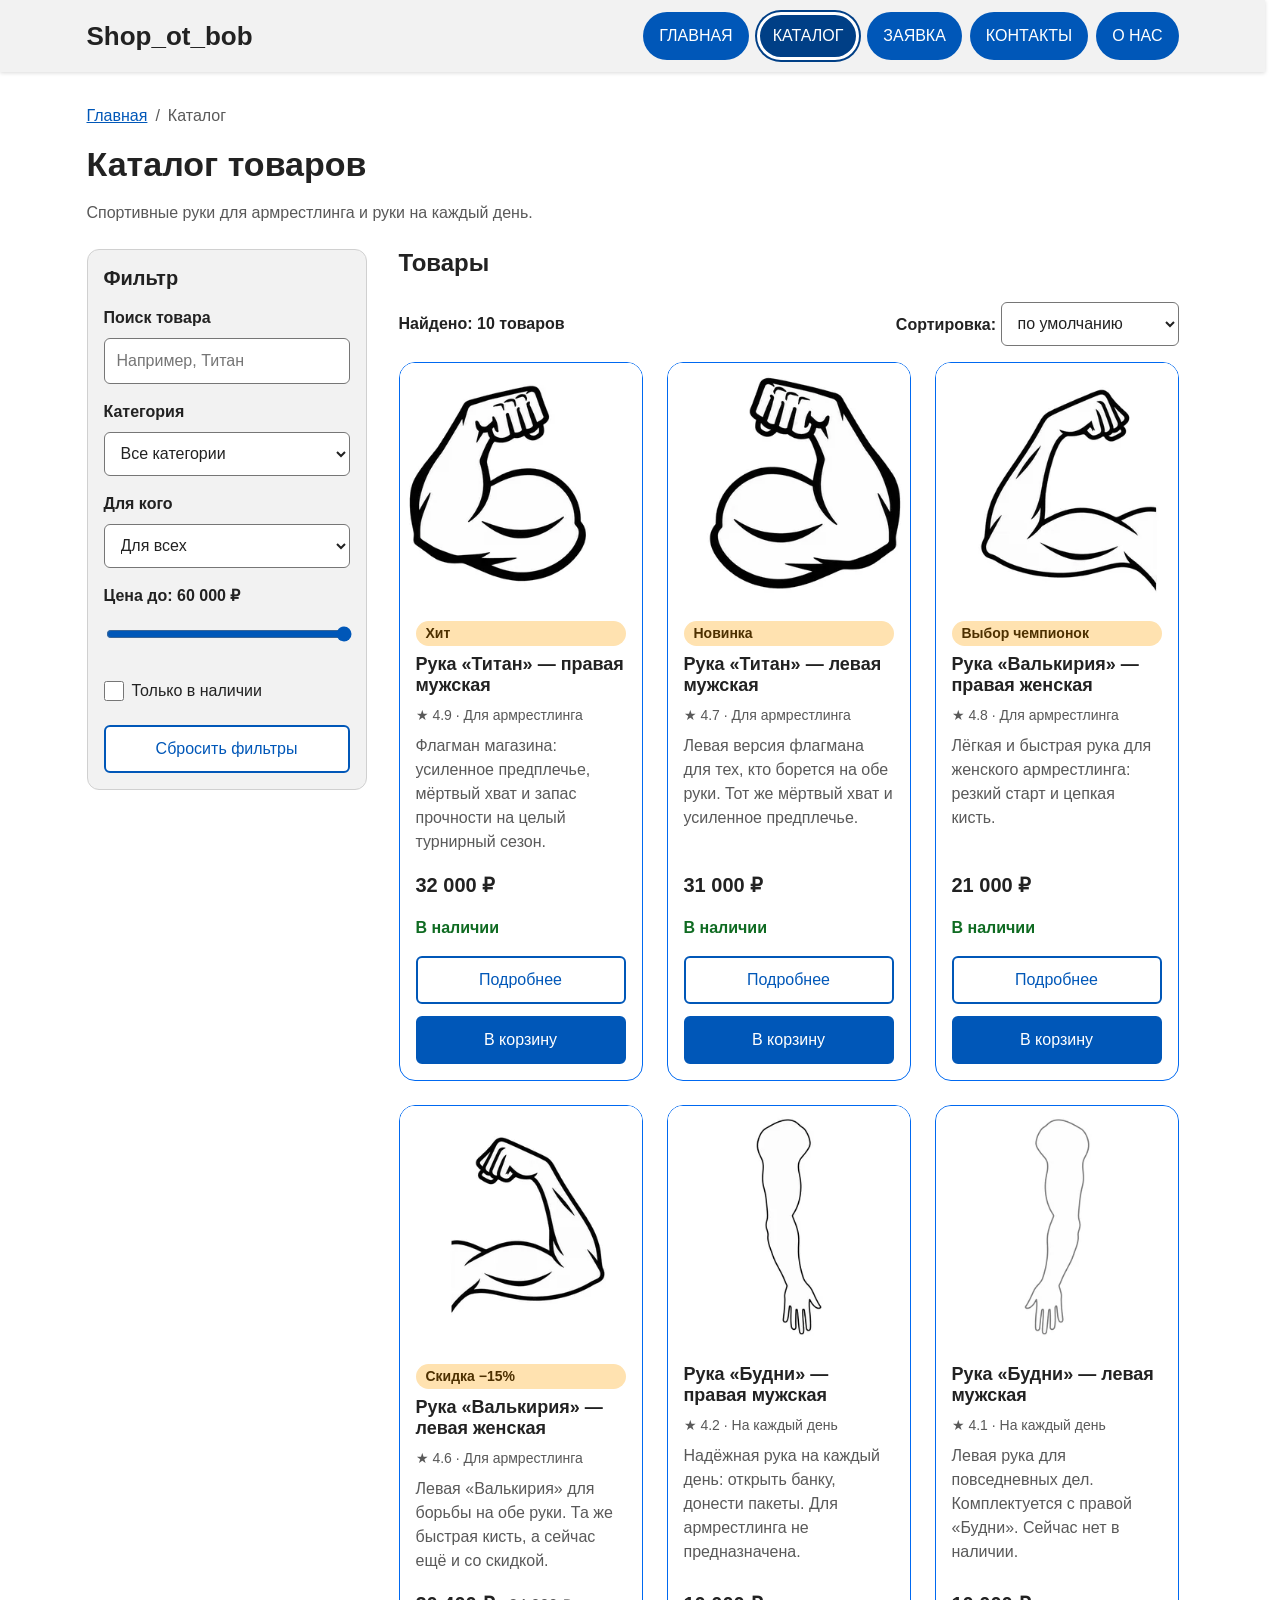
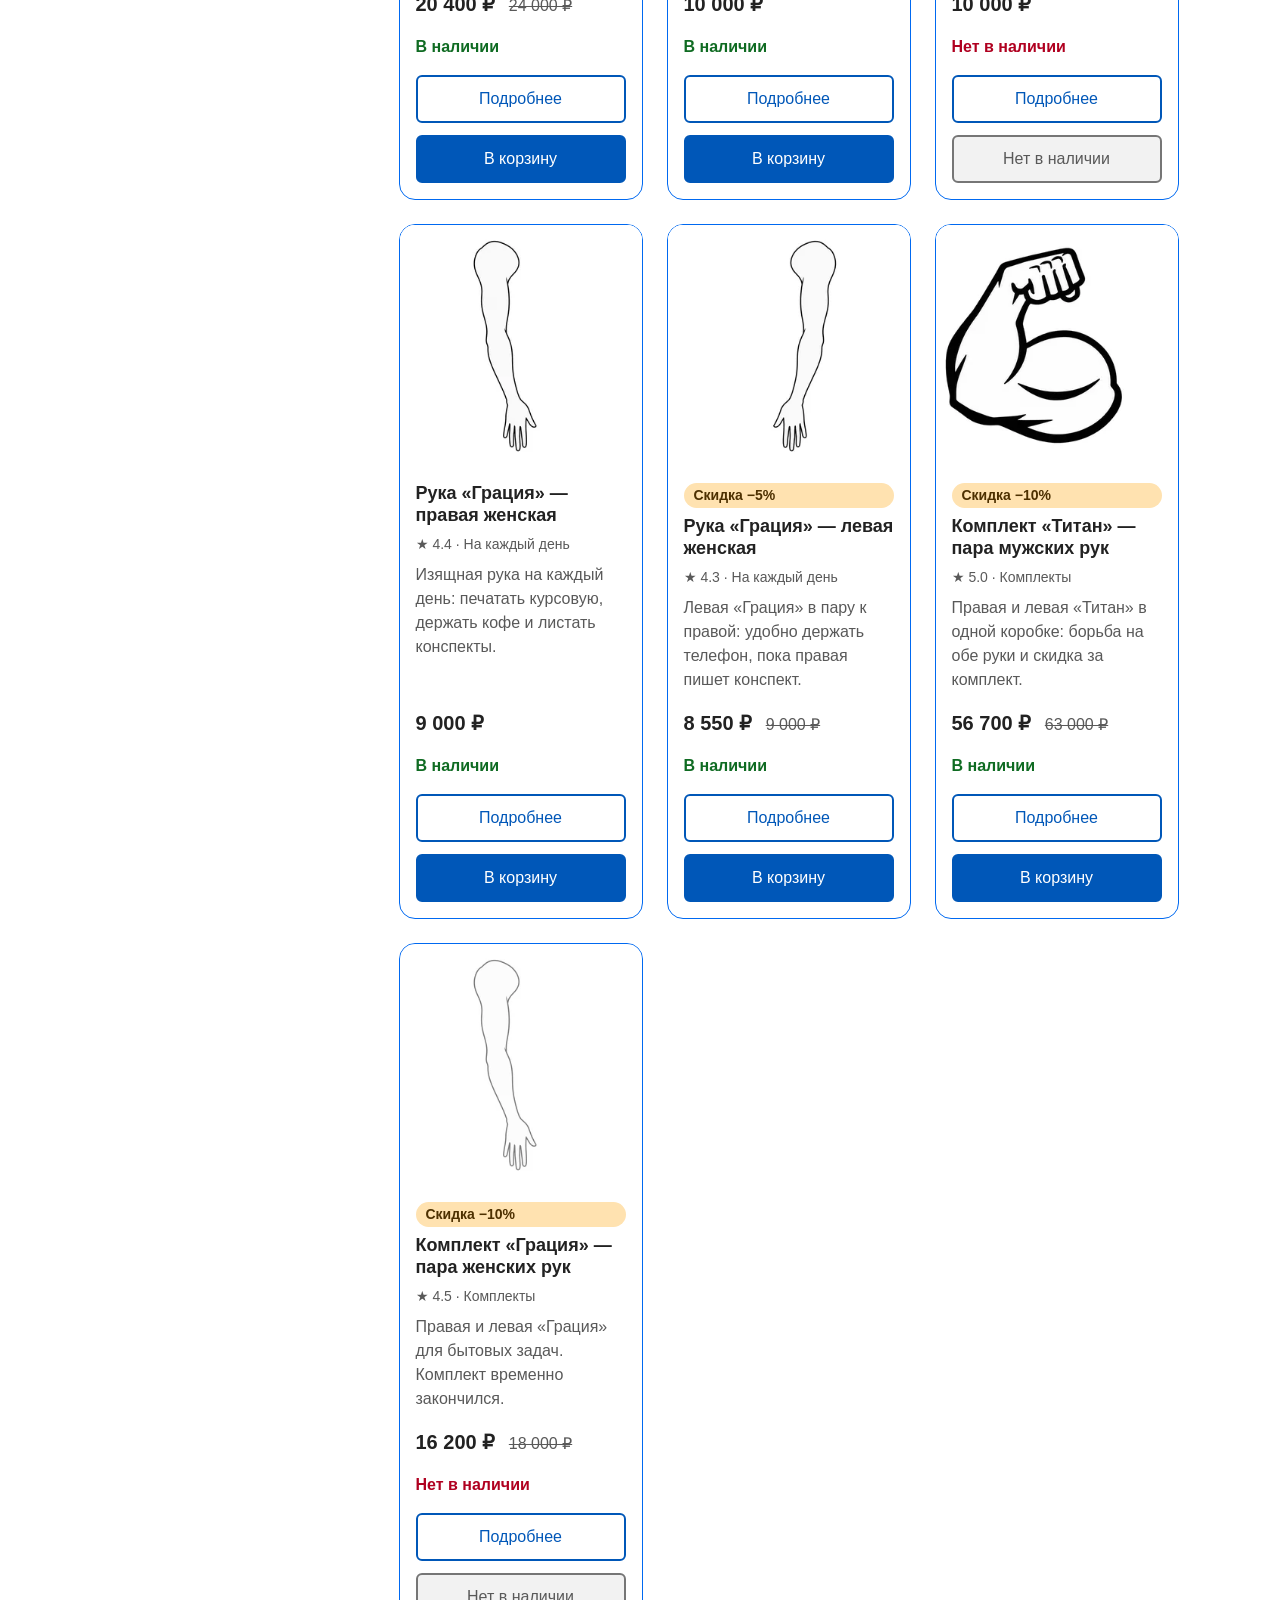
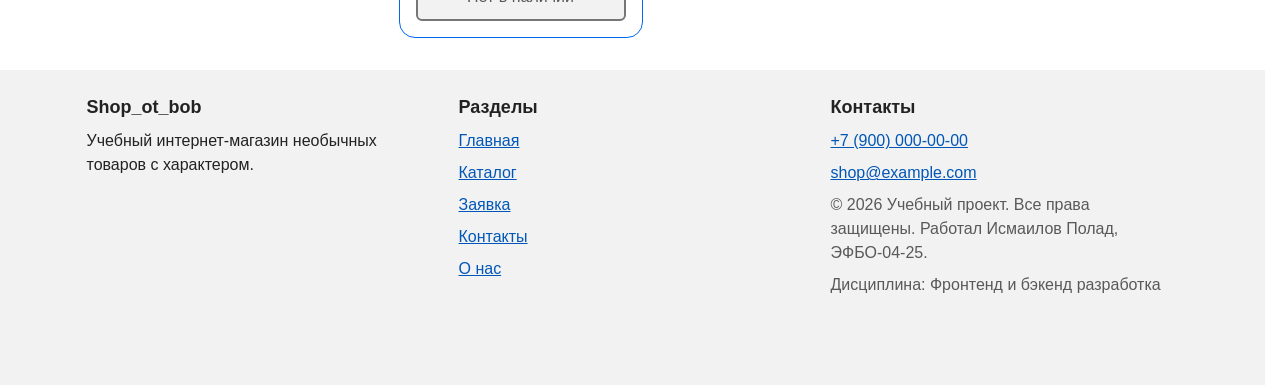
==== commit 27b6234d: "feat: render catalog cards with search, filters and sorting" ====
--- a/catalog.html
+++ b/catalog.html
@@ -4,10 +4,13 @@
   <meta charset="UTF-8">
   <meta name="viewport" content="width=device-width, initial-scale=1.0">
   <title>Каталог товаров — Shop_ot_bob</title>
-  <meta name="description" content="Каталог Shop_ot_bob: спортивные и бытовые руки, фильтр по категории, цене и наличию.">
+  <meta name="description" content="Каталог Shop_ot_bob: спортивные и бытовые руки, поиск, фильтр по категории, цене и наличию, сортировка.">
   <link rel="icon" type="image/png" href="images/favicon.png">
   <link rel="stylesheet" href="css/style.css">
   <link rel="stylesheet" href="css/responsive.css">
+  <script src="js/data.js" defer></script>
+  <script src="js/kr3-scripts.js" defer></script>
+  <script src="js/catalog.js" defer></script>
   <script src="js/main.js" defer></script>
 </head>
 <body>
@@ -47,351 +50,81 @@
 
   <div class="catalog-layout">
     <div>
-    <button class="button button--ghost filters-toggle" type="button" aria-expanded="false" aria-controls="catalog-filters" hidden>
-      Фильтр и поиск
-    </button>
+      <button class="button button--ghost filters-toggle" type="button" aria-expanded="false" aria-controls="catalog-filters" hidden>
+        Фильтр и поиск
+      </button>
 
-    <form class="catalog-filters" id="catalog-filters" action="catalog.html" method="get" aria-labelledby="filters-title">
-      <h2 class="catalog-filters__title" id="filters-title">Фильтр</h2>
+      <section class="catalog-filters" id="catalog-filters" aria-labelledby="filters-title">
+        <h2 class="catalog-filters__title" id="filters-title">Фильтр</h2>
 
-      <div class="catalog-filters__groups">
-        <div class="filter-group">
-          <label class="filter-group__label" for="filter-search">Поиск по названию</label>
-          <input class="order-form__input" id="filter-search" name="search" type="search" placeholder="Например, Титан">
+        <div class="catalog-filters__groups">
+          <div class="filter-group">
+            <label class="filter-group__label" for="catalog-search">Поиск товара</label>
+            <input class="order-form__input" id="catalog-search" type="search" placeholder="Например, Титан" autocomplete="off">
+          </div>
+
+          <div class="filter-group">
+            <label class="filter-group__label" for="category-filter">Категория</label>
+            <select class="order-form__select" id="category-filter">
+              <option value="all">Все категории</option>
+              <option value="sport">Для армрестлинга</option>
+              <option value="daily">На каждый день</option>
+              <option value="set">Комплекты</option>
+            </select>
+          </div>
+
+          <div class="filter-group">
+            <label class="filter-group__label" for="gender-filter">Для кого</label>
+            <select class="order-form__select" id="gender-filter">
+              <option value="all">Для всех</option>
+              <option value="m">Мужские</option>
+              <option value="f">Женские</option>
+            </select>
+          </div>
+
+          <div class="filter-group">
+            <label class="filter-group__label" for="price-filter">Цена до: <output id="price-filter-output" for="price-filter">60&nbsp;000&nbsp;₽</output></label>
+            <input class="filter-range" id="price-filter" type="range" min="5000" max="60000" step="1000" value="60000">
+          </div>
+
+          <div class="filter-group">
+            <label class="filter-option"><input id="stock-filter" type="checkbox"> Только в наличии</label>
+          </div>
         </div>
 
-        <fieldset class="filter-group">
-          <legend>Категория</legend>
-          <label class="filter-option"><input type="radio" name="category" value="all" checked> Все товары</label>
-          <label class="filter-option"><input type="radio" name="category" value="sport"> Для армрестлинга</label>
-          <label class="filter-option"><input type="radio" name="category" value="daily"> На каждый день</label>
-        </fieldset>
-
-        <fieldset class="filter-group">
-          <legend>Для кого</legend>
-          <label class="filter-option"><input type="checkbox" name="gender" value="m"> Мужские</label>
-          <label class="filter-option"><input type="checkbox" name="gender" value="f"> Женские</label>
-        </fieldset>
-
-        <fieldset class="filter-group">
-          <legend>Сторона</legend>
-          <label class="filter-option"><input type="checkbox" name="side" value="right"> Правая</label>
-          <label class="filter-option"><input type="checkbox" name="side" value="left"> Левая</label>
-        </fieldset>
-
-        <div class="filter-group">
-          <label class="filter-group__label" for="filter-price">Цена до: <output id="filter-price-output" for="filter-price">32&nbsp;000&nbsp;₽</output></label>
-          <input class="filter-range" id="filter-price" name="price" type="range" min="9000" max="32000" step="500" value="32000">
-        </div>
-
-        <div class="filter-group">
-          <label class="filter-option"><input type="checkbox" name="stock" value="1"> Только в наличии</label>
-        </div>
-      </div>
-
-      <div class="form-actions">
-        <button class="button" type="submit">Применить</button>
-        <button class="button button--ghost" type="reset">Сбросить</button>
-      </div>
-    </form>
+        <button class="button button--ghost catalog-filters__reset" type="button" data-reset-filters>Сбросить фильтры</button>
+      </section>
     </div>
 
     <section class="catalog-products" aria-labelledby="products-title">
-      <h2 class="section__title" id="products-title">Все товары</h2>
+      <h2 class="section__title" id="products-title">Товары</h2>
 
       <div class="catalog-toolbar">
-        <p class="catalog-count" id="catalog-count" role="status">Найдено: 8 товаров</p>
+        <p class="catalog-count" aria-live="polite"></p>
 
         <div>
-          <label class="order-form__label" for="catalog-sort">Сортировка:</label>
-          <select class="order-form__select" id="catalog-sort" name="sort">
-            <option value="default">по популярности</option>
+          <label class="order-form__label" for="sort-select">Сортировка:</label>
+          <select class="order-form__select" id="sort-select">
+            <option value="default">по умолчанию</option>
             <option value="price-asc">сначала дешевле</option>
             <option value="price-desc">сначала дороже</option>
-            <option value="name">по названию</option>
+            <option value="title-asc">по названию А–Я</option>
+            <option value="rating-desc">по рейтингу</option>
           </select>
         </div>
       </div>
 
-      <div class="catalog-empty" id="catalog-empty" hidden>
-        <p>По выбранным условиям ничего не найдено.</p>
-        <button class="button" type="button">Сбросить фильтры</button>
+      <div class="catalog-empty" hidden>
+        <p>По выбранным условиям товары не найдены.</p>
+        <button class="button" type="button" data-reset-filters>Сбросить фильтры</button>
       </div>
 
-      <div class="products-grid" id="catalog-grid">
-        <article class="product-card" data-id="1" data-name="Рука «Титан» — правая мужская" data-category="sport" data-gender="m" data-side="right" data-price="32000" data-stock="true">
-          <picture>
-            <source
-              type="image/webp"
-              srcset="images/pravaya_ruka-320.webp 320w,
-                      images/pravaya_ruka-480.webp 480w,
-                      images/pravaya_ruka-640.webp 640w"
-              sizes="(max-width: 639px) 100vw, (max-width: 1023px) 50vw, 280px"
-            >
-            <img
-              class="product-card__image"
-              src="images/pravaya_ruka-480.jpg"
-              srcset="images/pravaya_ruka-320.jpg 320w,
-                      images/pravaya_ruka-480.jpg 480w,
-                      images/pravaya_ruka-640.jpg 640w"
-              sizes="(max-width: 639px) 100vw, (max-width: 1023px) 50vw, 280px"
-              alt="Рисунок: согнутая в локте правая мужская рука с крупным бицепсом и сжатым кулаком"
-              width="640"
-              height="640"
-              loading="lazy"
-            >
-          </picture>
-          <div class="product-card__body">
-            <p class="product-card__badge">Хит</p>
-            <h3 class="product-card__title"><a href="product.html?id=1">Рука «Титан» — правая мужская</a></h3>
-            <p class="product-card__description">Крепкая мужская рука для армрестлинга. Позволяет играючи бороть всех студентов вашего потока.</p>
-            <p class="product-card__price">32&nbsp;000&nbsp;₽</p>
-            <div class="product-card__actions">
-              <a class="button button--ghost" href="product.html?id=1" aria-label="Подробнее: Рука «Титан» — правая мужская">Подробнее</a>
-              <button class="button product-card__button" type="button" data-product="Рука «Титан» — правая мужская" aria-label="Заказать: Рука «Титан» — правая мужская">Заказать</button>
-            </div>
-          </div>
-        </article>
-
-        <article class="product-card" data-id="2" data-name="Рука «Титан» — левая мужская" data-category="sport" data-gender="m" data-side="left" data-price="31000" data-stock="true">
-          <picture>
-            <source
-              type="image/webp"
-              srcset="images/levaya_ruka-320.webp 320w,
-                      images/levaya_ruka-480.webp 480w,
-                      images/levaya_ruka-640.webp 640w"
-              sizes="(max-width: 639px) 100vw, (max-width: 1023px) 50vw, 280px"
-            >
-            <img
-              class="product-card__image"
-              src="images/levaya_ruka-480.jpg"
-              srcset="images/levaya_ruka-320.jpg 320w,
-                      images/levaya_ruka-480.jpg 480w,
-                      images/levaya_ruka-640.jpg 640w"
-              sizes="(max-width: 639px) 100vw, (max-width: 1023px) 50vw, 280px"
-              alt="Рисунок: согнутая в локте левая мужская рука с крупным бицепсом и сжатым кулаком"
-              width="640"
-              height="640"
-              loading="lazy"
-            >
-          </picture>
-          <div class="product-card__body">
-            <p class="product-card__badge">Новинка</p>
-            <h3 class="product-card__title"><a href="product.html?id=2">Рука «Титан» — левая мужская</a></h3>
-            <p class="product-card__description">Левая версия флагмана для тех, кто борется на обе руки. Тот же мёртвый хват и усиленное предплечье.</p>
-            <p class="product-card__price">31&nbsp;000&nbsp;₽</p>
-            <div class="product-card__actions">
-              <a class="button button--ghost" href="product.html?id=2" aria-label="Подробнее: Рука «Титан» — левая мужская">Подробнее</a>
-              <button class="button product-card__button" type="button" data-product="Рука «Титан» — левая мужская" aria-label="Заказать: Рука «Титан» — левая мужская">Заказать</button>
-            </div>
-          </div>
-        </article>
-
-        <article class="product-card" data-id="3" data-name="Рука «Валькирия» — правая женская" data-category="sport" data-gender="f" data-side="right" data-price="21000" data-stock="true">
-          <picture>
-            <source
-              type="image/webp"
-              srcset="images/prav_zhenskaya_ruka-320.webp 320w,
-                      images/prav_zhenskaya_ruka-480.webp 480w,
-                      images/prav_zhenskaya_ruka-640.webp 640w"
-              sizes="(max-width: 639px) 100vw, (max-width: 1023px) 50vw, 280px"
-            >
-            <img
-              class="product-card__image"
-              src="images/prav_zhenskaya_ruka-480.jpg"
-              srcset="images/prav_zhenskaya_ruka-320.jpg 320w,
-                      images/prav_zhenskaya_ruka-480.jpg 480w,
-                      images/prav_zhenskaya_ruka-640.jpg 640w"
-              sizes="(max-width: 639px) 100vw, (max-width: 1023px) 50vw, 280px"
-              alt="Рисунок: согнутая в локте правая женская рука с рельефным бицепсом"
-              width="640"
-              height="640"
-              loading="lazy"
-            >
-          </picture>
-          <div class="product-card__body">
-            <p class="product-card__badge">Выбор чемпионок</p>
-            <h3 class="product-card__title"><a href="product.html?id=3">Рука «Валькирия» — правая женская</a></h3>
-            <p class="product-card__description">Лёгкая и быстрая женская рука для армрестлинга: резкий старт и цепкая кисть.</p>
-            <p class="product-card__price">21&nbsp;000&nbsp;₽</p>
-            <div class="product-card__actions">
-              <a class="button button--ghost" href="product.html?id=3" aria-label="Подробнее: Рука «Валькирия» — правая женская">Подробнее</a>
-              <button class="button product-card__button" type="button" data-product="Рука «Валькирия» — правая женская" aria-label="Заказать: Рука «Валькирия» — правая женская">Заказать</button>
-            </div>
-          </div>
-        </article>
-
-        <article class="product-card" data-id="4" data-name="Рука «Валькирия» — левая женская" data-category="sport" data-gender="f" data-side="left" data-price="20500" data-stock="true">
-          <picture>
-            <source
-              type="image/webp"
-              srcset="images/lev_zhenskaya_ruka-320.webp 320w,
-                      images/lev_zhenskaya_ruka-480.webp 480w,
-                      images/lev_zhenskaya_ruka-640.webp 640w"
-              sizes="(max-width: 639px) 100vw, (max-width: 1023px) 50vw, 280px"
-            >
-            <img
-              class="product-card__image"
-              src="images/lev_zhenskaya_ruka-480.jpg"
-              srcset="images/lev_zhenskaya_ruka-320.jpg 320w,
-                      images/lev_zhenskaya_ruka-480.jpg 480w,
-                      images/lev_zhenskaya_ruka-640.jpg 640w"
-              sizes="(max-width: 639px) 100vw, (max-width: 1023px) 50vw, 280px"
-              alt="Рисунок: согнутая в локте левая женская рука с рельефным бицепсом"
-              width="640"
-              height="640"
-              loading="lazy"
-            >
-          </picture>
-          <div class="product-card__body">
-            <p class="product-card__badge">Скидка −15%</p>
-            <h3 class="product-card__title"><a href="product.html?id=4">Рука «Валькирия» — левая женская</a></h3>
-            <p class="product-card__description">Левая «Валькирия» для борьбы на обе руки. Та же быстрая кисть, а сейчас ещё и по сниженной цене.</p>
-            <p class="product-card__price">20&nbsp;500&nbsp;₽ <span class="visually-hidden">Старая цена:</span> <del>24&nbsp;000&nbsp;₽</del></p>
-            <div class="product-card__actions">
-              <a class="button button--ghost" href="product.html?id=4" aria-label="Подробнее: Рука «Валькирия» — левая женская">Подробнее</a>
-              <button class="button product-card__button" type="button" data-product="Рука «Валькирия» — левая женская" aria-label="Заказать: Рука «Валькирия» — левая женская">Заказать</button>
-            </div>
-          </div>
-        </article>
-
-        <article class="product-card" data-id="5" data-name="Рука «Будни» — правая мужская" data-category="daily" data-gender="m" data-side="right" data-price="10000" data-stock="true">
-          <picture>
-            <source
-              type="image/webp"
-              srcset="images/prav_ruka_kontur-320.webp 320w,
-                      images/prav_ruka_kontur-480.webp 480w,
-                      images/prav_ruka_kontur-640.webp 640w"
-              sizes="(max-width: 639px) 100vw, (max-width: 1023px) 50vw, 280px"
-            >
-            <img
-              class="product-card__image"
-              src="images/prav_ruka_kontur-480.jpg"
-              srcset="images/prav_ruka_kontur-320.jpg 320w,
-                      images/prav_ruka_kontur-480.jpg 480w,
-                      images/prav_ruka_kontur-640.jpg 640w"
-              sizes="(max-width: 639px) 100vw, (max-width: 1023px) 50vw, 280px"
-              alt="Контурный рисунок: опущенная вниз правая мужская рука обычного телосложения"
-              width="640"
-              height="640"
-              loading="lazy"
-            >
-          </picture>
-          <div class="product-card__body">
-            <h3 class="product-card__title"><a href="product.html?id=5">Рука «Будни» — правая мужская</a></h3>
-            <p class="product-card__description">Обычная мужская рука для бытовых задач. Не предназначена для армрестлинга!</p>
-            <p class="product-card__price">10&nbsp;000&nbsp;₽</p>
-            <div class="product-card__actions">
-              <a class="button button--ghost" href="product.html?id=5" aria-label="Подробнее: Рука «Будни» — правая мужская">Подробнее</a>
-              <button class="button product-card__button" type="button" data-product="Рука «Будни» — правая мужская" aria-label="Заказать: Рука «Будни» — правая мужская">Заказать</button>
-            </div>
-          </div>
-        </article>
-
-        <article class="product-card" data-id="6" data-name="Рука «Будни» — левая мужская" data-category="daily" data-gender="m" data-side="left" data-price="10000" data-stock="false">
-          <picture>
-            <source
-              type="image/webp"
-              srcset="images/lev_ruka_kontur-320.webp 320w,
-                      images/lev_ruka_kontur-480.webp 480w,
-                      images/lev_ruka_kontur-640.webp 640w"
-              sizes="(max-width: 639px) 100vw, (max-width: 1023px) 50vw, 280px"
-            >
-            <img
-              class="product-card__image"
-              src="images/lev_ruka_kontur-480.jpg"
-              srcset="images/lev_ruka_kontur-320.jpg 320w,
-                      images/lev_ruka_kontur-480.jpg 480w,
-                      images/lev_ruka_kontur-640.jpg 640w"
-              sizes="(max-width: 639px) 100vw, (max-width: 1023px) 50vw, 280px"
-              alt="Контурный рисунок: опущенная вниз левая мужская рука обычного телосложения"
-              width="640"
-              height="640"
-              loading="lazy"
-            >
-          </picture>
-          <div class="product-card__body">
-            <p class="product-card__badge">Под заказ</p>
-            <h3 class="product-card__title"><a href="product.html?id=6">Рука «Будни» — левая мужская</a></h3>
-            <p class="product-card__description">Левая мужская рука для повседневных дел. Не предназначена для армрестлинга!</p>
-            <p class="product-card__price">10&nbsp;000&nbsp;₽</p>
-            <div class="product-card__actions">
-              <a class="button button--ghost" href="product.html?id=6" aria-label="Подробнее: Рука «Будни» — левая мужская">Подробнее</a>
-              <button class="button product-card__button" type="button" data-product="Рука «Будни» — левая мужская" aria-label="Заказать: Рука «Будни» — левая мужская">Заказать</button>
-            </div>
-          </div>
-        </article>
-
-        <article class="product-card" data-id="7" data-name="Рука «Грация» — правая женская" data-category="daily" data-gender="f" data-side="right" data-price="9000" data-stock="true">
-          <picture>
-            <source
-              type="image/webp"
-              srcset="images/prav_tonkaya_zhenskaya_ruka-320.webp 320w,
-                      images/prav_tonkaya_zhenskaya_ruka-480.webp 480w,
-                      images/prav_tonkaya_zhenskaya_ruka-640.webp 640w"
-              sizes="(max-width: 639px) 100vw, (max-width: 1023px) 50vw, 280px"
-            >
-            <img
-              class="product-card__image"
-              src="images/prav_tonkaya_zhenskaya_ruka-480.jpg"
-              srcset="images/prav_tonkaya_zhenskaya_ruka-320.jpg 320w,
-                      images/prav_tonkaya_zhenskaya_ruka-480.jpg 480w,
-                      images/prav_tonkaya_zhenskaya_ruka-640.jpg 640w"
-              sizes="(max-width: 639px) 100vw, (max-width: 1023px) 50vw, 280px"
-              alt="Контурный рисунок: опущенная вниз тонкая правая женская рука"
-              width="640"
-              height="640"
-              loading="lazy"
-            >
-          </picture>
-          <div class="product-card__body">
-            <h3 class="product-card__title"><a href="product.html?id=7">Рука «Грация» — правая женская</a></h3>
-            <p class="product-card__description">Обычная женская рука для бытовых задач. Не предназначена для армрестлинга!</p>
-            <p class="product-card__price">9&nbsp;000&nbsp;₽</p>
-            <div class="product-card__actions">
-              <a class="button button--ghost" href="product.html?id=7" aria-label="Подробнее: Рука «Грация» — правая женская">Подробнее</a>
-              <button class="button product-card__button" type="button" data-product="Рука «Грация» — правая женская" aria-label="Заказать: Рука «Грация» — правая женская">Заказать</button>
-            </div>
-          </div>
-        </article>
-
-        <article class="product-card" data-id="8" data-name="Рука «Грация» — левая женская" data-category="daily" data-gender="f" data-side="left" data-price="9000" data-stock="true">
-          <picture>
-            <source
-              type="image/webp"
-              srcset="images/lev_tonkaya_zhenskaya_ruka-320.webp 320w,
-                      images/lev_tonkaya_zhenskaya_ruka-480.webp 480w,
-                      images/lev_tonkaya_zhenskaya_ruka-640.webp 640w"
-              sizes="(max-width: 639px) 100vw, (max-width: 1023px) 50vw, 280px"
-            >
-            <img
-              class="product-card__image"
-              src="images/lev_tonkaya_zhenskaya_ruka-480.jpg"
-              srcset="images/lev_tonkaya_zhenskaya_ruka-320.jpg 320w,
-                      images/lev_tonkaya_zhenskaya_ruka-480.jpg 480w,
-                      images/lev_tonkaya_zhenskaya_ruka-640.jpg 640w"
-              sizes="(max-width: 639px) 100vw, (max-width: 1023px) 50vw, 280px"
-              alt="Контурный рисунок: опущенная вниз тонкая левая женская рука"
-              width="640"
-              height="640"
-              loading="lazy"
-            >
-          </picture>
-          <div class="product-card__body">
-            <h3 class="product-card__title"><a href="product.html?id=8">Рука «Грация» — левая женская</a></h3>
-            <p class="product-card__description">Левая женская рука для бытовых задач. Не предназначена для армрестлинга!</p>
-            <p class="product-card__price">9&nbsp;000&nbsp;₽</p>
-            <div class="product-card__actions">
-              <a class="button button--ghost" href="product.html?id=8" aria-label="Подробнее: Рука «Грация» — левая женская">Подробнее</a>
-              <button class="button product-card__button" type="button" data-product="Рука «Грация» — левая женская" aria-label="Заказать: Рука «Грация» — левая женская">Заказать</button>
-            </div>
-          </div>
-        </article>
+      <!-- Карточки создаёт catalog.js из массива products (js/data.js). -->
+      <div class="products-grid" data-products-container>
+        <noscript><p>Чтобы увидеть каталог, включите JavaScript.</p></noscript>
       </div>
     </section>
   </div>
-
-  <p class="success-message" id="quick-success" role="status"></p>
 </main>
 
 <footer class="site-footer">
@@ -426,68 +159,5 @@
 
 <a class="back-to-top" href="#top" aria-label="Наверх, к началу страницы"><span aria-hidden="true">↑</span></a>
 
-<dialog class="order-dialog" id="order-dialog" aria-labelledby="order-dialog-title">
-  <div class="order-dialog__header">
-    <h2 class="order-dialog__title" id="order-dialog-title" tabindex="-1" autofocus>Быстрая заявка</h2>
-    <button class="modal__close" type="button" aria-label="Закрыть окно" data-close-dialog>
-      <span aria-hidden="true">×</span>
-    </button>
-  </div>
-
-  <p class="order-dialog__product">Товар: <strong id="selected-product-text"></strong></p>
-
-  <form class="order-form order-form--single js-form" id="quick-form" action="#" method="post" data-success="quick-success" novalidate>
-    <input id="selected-product" name="selected-product" type="hidden">
-
-    <div class="order-form__group">
-      <label class="order-form__label" for="quick-name">Имя <span class="order-form__required" aria-hidden="true">*</span></label>
-      <input class="order-form__input" id="quick-name" name="name" type="text" minlength="2" autocomplete="given-name" placeholder="Введите ваше имя" required aria-describedby="quick-name-error">
-      <p class="form-error" id="quick-name-error" hidden></p>
-    </div>
-
-    <div class="order-form__group">
-      <label class="order-form__label" for="quick-email">E-mail <span class="order-form__required" aria-hidden="true">*</span></label>
-      <input class="order-form__input" id="quick-email" name="email" type="email" autocomplete="email" placeholder="example@mail.ru" required aria-describedby="quick-email-error">
-      <p class="form-error" id="quick-email-error" hidden></p>
-    </div>
-
-    <div class="order-form__group">
-      <label class="order-form__label" for="quick-phone">Телефон <span class="order-form__required" aria-hidden="true">*</span></label>
-      <input class="order-form__input" id="quick-phone" name="phone" type="tel" inputmode="tel" autocomplete="tel" placeholder="+7 (900) 000-00-00" pattern="^\+7 \(\d{3}\) \d{3}-\d{2}-\d{2}$" required data-error="Введите телефон в формате +7 (900) 000-00-00" aria-describedby="quick-phone-hint quick-phone-error">
-      <p class="form-note" id="quick-phone-hint">Формат: +7 (900) 000-00-00</p>
-      <p class="form-error" id="quick-phone-error" hidden></p>
-    </div>
-
-    <div class="order-form__group">
-      <label class="order-form__label" for="quick-topic">Тема заявки <span class="order-form__required" aria-hidden="true">*</span></label>
-      <select class="order-form__select" id="quick-topic" name="topic" required aria-describedby="quick-topic-error">
-        <option value="">Выберите тему</option>
-        <option value="product">Заказ товара</option>
-        <option value="consultation">Консультация</option>
-        <option value="delivery">Доставка</option>
-      </select>
-      <p class="form-error" id="quick-topic-error" hidden></p>
-    </div>
-
-    <div class="order-form__group">
-      <label class="order-form__label" for="quick-comment">Комментарий</label>
-      <textarea class="order-form__textarea" id="quick-comment" name="comment" rows="3" placeholder="Укажите дополнительную информацию" aria-describedby="quick-comment-error"></textarea>
-      <p class="form-error" id="quick-comment-error" hidden></p>
-    </div>
-
-    <div class="order-form__group order-form__group--wide">
-      <label class="order-form__check" for="quick-agreement">
-        <input id="quick-agreement" name="agreement" type="checkbox" required aria-describedby="quick-agreement-error" data-error="Отметьте согласие на обработку данных">
-        Я согласен на обработку данных
-      </label>
-      <p class="form-error" id="quick-agreement-error" hidden></p>
-    </div>
-
-    <div class="form-actions">
-      <button class="button" type="submit">Отправить заявку</button>
-      <button class="button button--ghost" type="button" data-close-dialog>Закрыть</button>
-    </div>
-  </form>
-</dialog>
 </body>
 </html>
--- a/css/style.css
+++ b/css/style.css
@@ -741,3 +741,57 @@
     animation-duration: 0.01ms !important;
   }
 }
+
+/* ===============================
+   7. JavaScript-блоки (КР №4)
+   =============================== */
+
+/* Учебный блок проверки JavaScript на главной странице. */
+.js-message {
+  margin: 0 0 var(--space-md);
+  font-weight: bold;
+}
+
+.product-output {
+  margin: 0;
+  padding: var(--space-md);
+  overflow-x: auto;
+  border-radius: var(--radius-md);
+  background-color: #111827;
+  color: #f9fafb;
+  font-size: 15px;
+  white-space: pre-wrap;
+}
+
+/* Карточки каталога, созданные через JavaScript. */
+.product-card__meta {
+  margin: 0 0 var(--space-sm);
+  color: var(--color-muted);
+  font-size: 14px;
+}
+
+.product-card__status {
+  margin: 0 0 var(--space-md);
+  color: var(--color-success);
+  font-weight: bold;
+}
+
+.product-card__status--out {
+  color: var(--color-danger);
+}
+
+/* Товара нет в наличии: изображение бледнее, кнопка неактивна. */
+.product-card--unavailable .product-card__image {
+  opacity: 0.55;
+}
+
+.button:disabled {
+  border-color: var(--color-border-strong);
+  background-color: var(--color-surface);
+  color: var(--color-muted);
+  cursor: not-allowed;
+}
+
+.catalog-filters__reset {
+  width: 100%;
+}
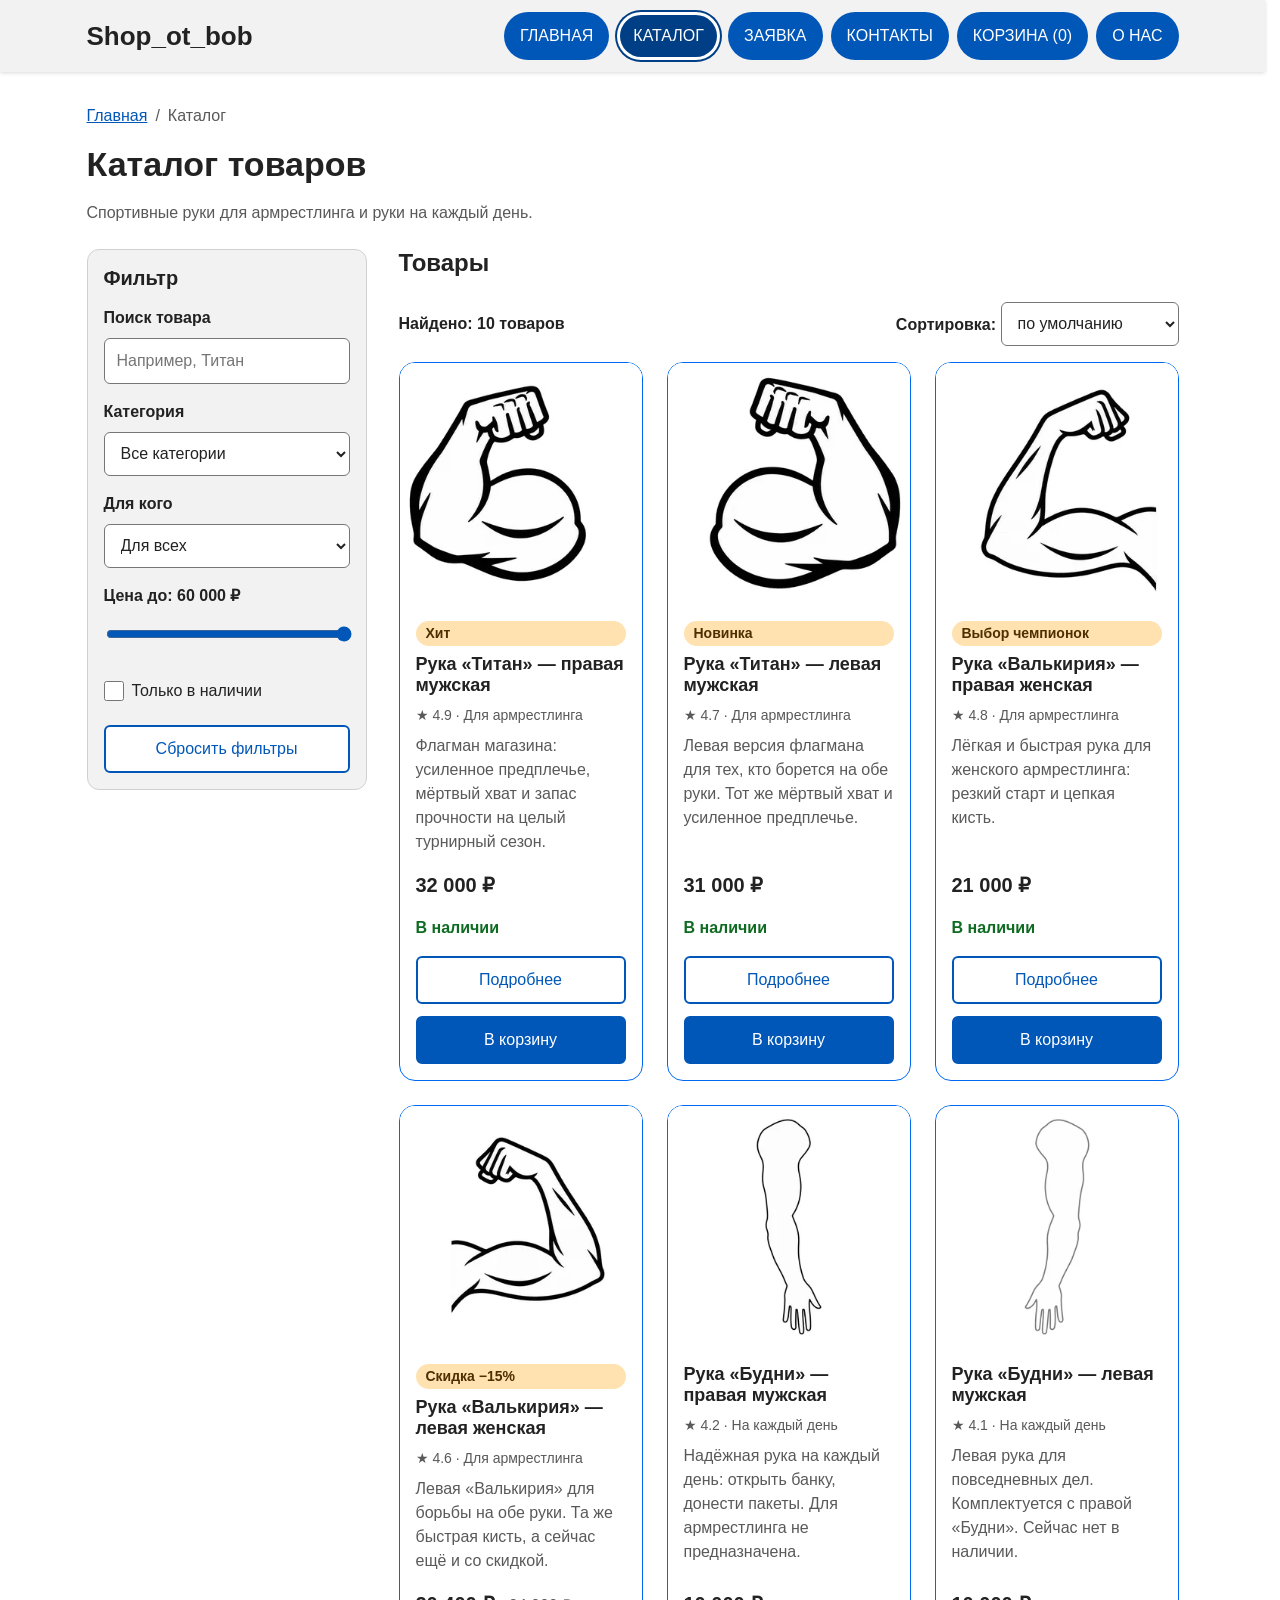
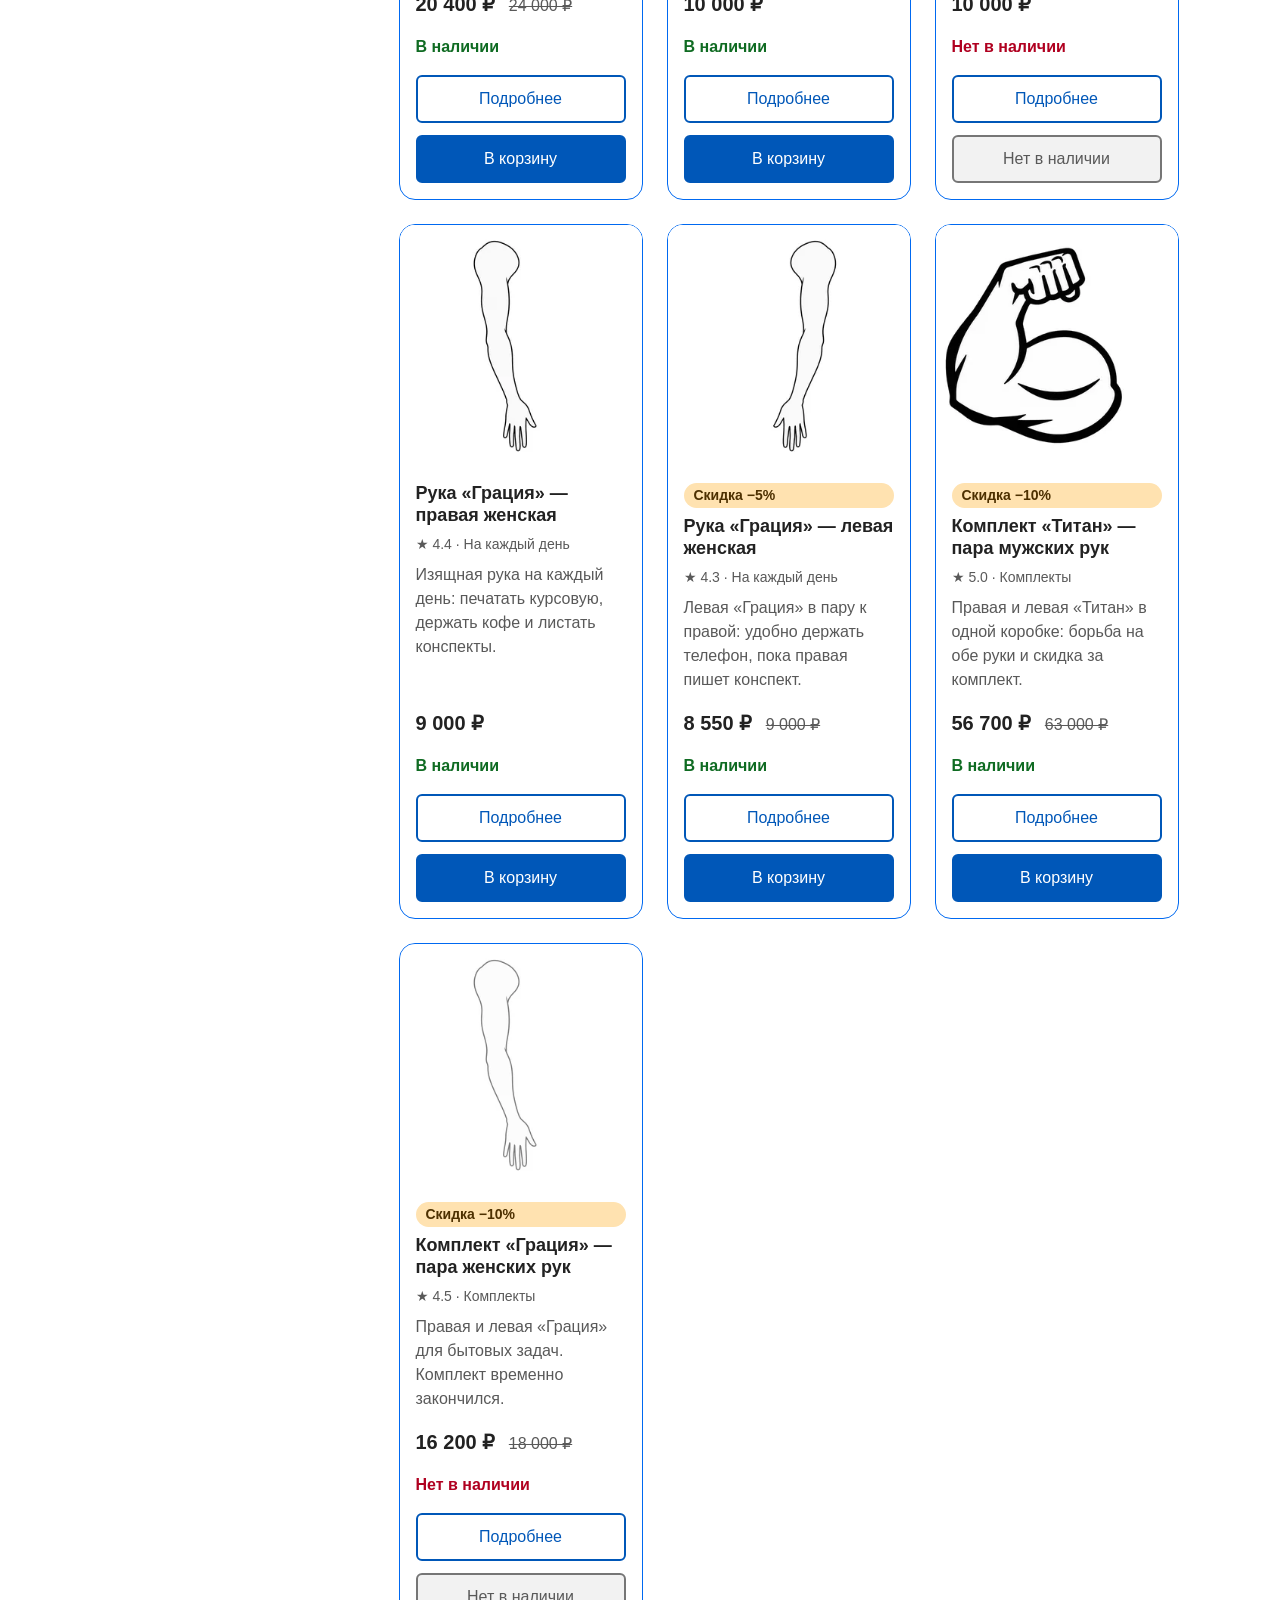
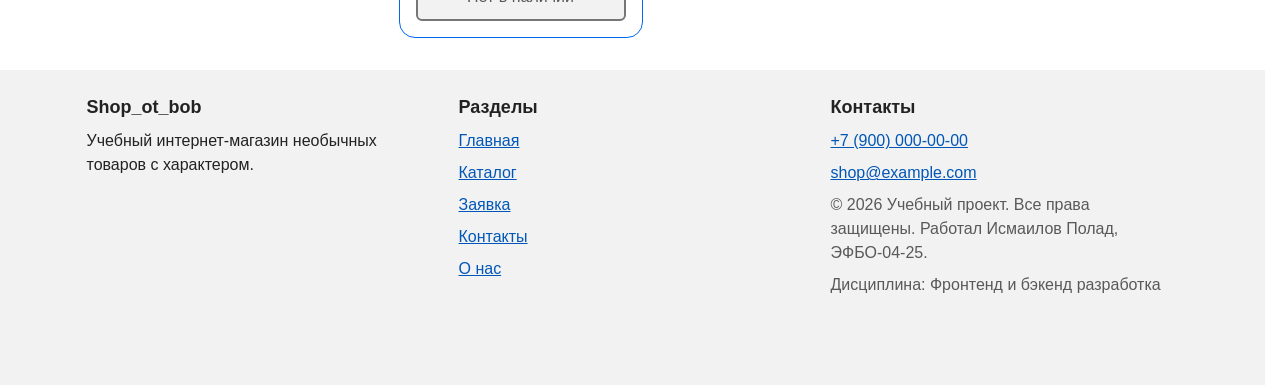
==== commit f6b14347: "feat: complete KR4 catalog, cart and form validation" ====
--- a/catalog.html
+++ b/catalog.html
@@ -9,6 +9,9 @@
   <link rel="stylesheet" href="css/style.css">
   <link rel="stylesheet" href="css/responsive.css">
   <script src="js/data.js" defer></script>
+  <script src="js/storage.js" defer></script>
+  <script src="js/feedback.js" defer></script>
+  <script src="js/cart.js" defer></script>
   <script src="js/kr3-scripts.js" defer></script>
   <script src="js/catalog.js" defer></script>
   <script src="js/main.js" defer></script>
@@ -31,11 +34,13 @@
         <li class="site-nav__item"><a class="site-nav__link site-nav__link--active" href="catalog.html" aria-current="page">Каталог</a></li>
         <li class="site-nav__item"><a class="site-nav__link" href="order.html">Заявка</a></li>
         <li class="site-nav__item"><a class="site-nav__link" href="contacts.html">Контакты</a></li>
+        <li class="site-nav__item"><a class="site-nav__link" href="cart.html">Корзина (<span data-cart-count>0</span>)</a></li>
         <li class="site-nav__item"><a class="site-nav__link" href="onas.html">О нас</a></li>
       </ul>
     </nav>
   </div>
 </header>
+<p class="shop-status" data-shop-status role="status" aria-live="polite"></p>
 
 <main class="main" id="main" tabindex="-1">
   <nav class="breadcrumbs" aria-label="Хлебные крошки">
--- a/css/style.css
+++ b/css/style.css
@@ -795,3 +795,28 @@
 .catalog-filters__reset {
   width: 100%;
 }
+
+/* Общее сообщение формы: ошибка или успешная проверка. */
+.form-message {
+  grid-column: 1 / -1;
+  margin: 0;
+  padding: var(--space-md);
+  border-left: 4px solid var(--color-primary);
+  background-color: var(--color-surface-accent);
+  font-weight: bold;
+}
+
+.form-message:empty {
+  display: none;
+}
+
+.form-message--error {
+  border-left-color: var(--color-danger);
+  color: var(--color-danger);
+}
+
+.form-message--success {
+  border-left-color: var(--color-success);
+  background-color: var(--color-success-bg);
+  color: var(--color-success);
+}
--- a/css/responsive.css
+++ b/css/responsive.css
@@ -855,3 +855,17 @@
     grid-template-columns: repeat(2, minmax(0, 1fr));
   }
 }
+
+/* КР №4: корзина и сообщения */
+[hidden] { display: none !important; }
+.shop-status { margin: 0 auto; max-width: 1160px; padding: 0 1rem; color: #165c34; }
+.shop-status:empty { display: none; }
+.cart-list { list-style: none; padding: 0; }
+.cart-item { display: flex; align-items: center; flex-wrap: wrap; gap: 1rem; padding: 1rem 0; border-bottom: 1px solid #aaa; }
+.cart-item__info { flex: 1; min-width: 160px; }
+.cart-item__image { object-fit: contain; }
+.quantity-control { display: flex; gap: .5rem; }
+.quantity-control__input { width: 4rem; }
+.quantity-control__button { min-width: 44px; min-height: 44px; }
+#promo-form { display: flex; flex-wrap: wrap; gap: .5rem; align-items: center; }
+#promo { max-width: 100%; min-height: 44px; }
